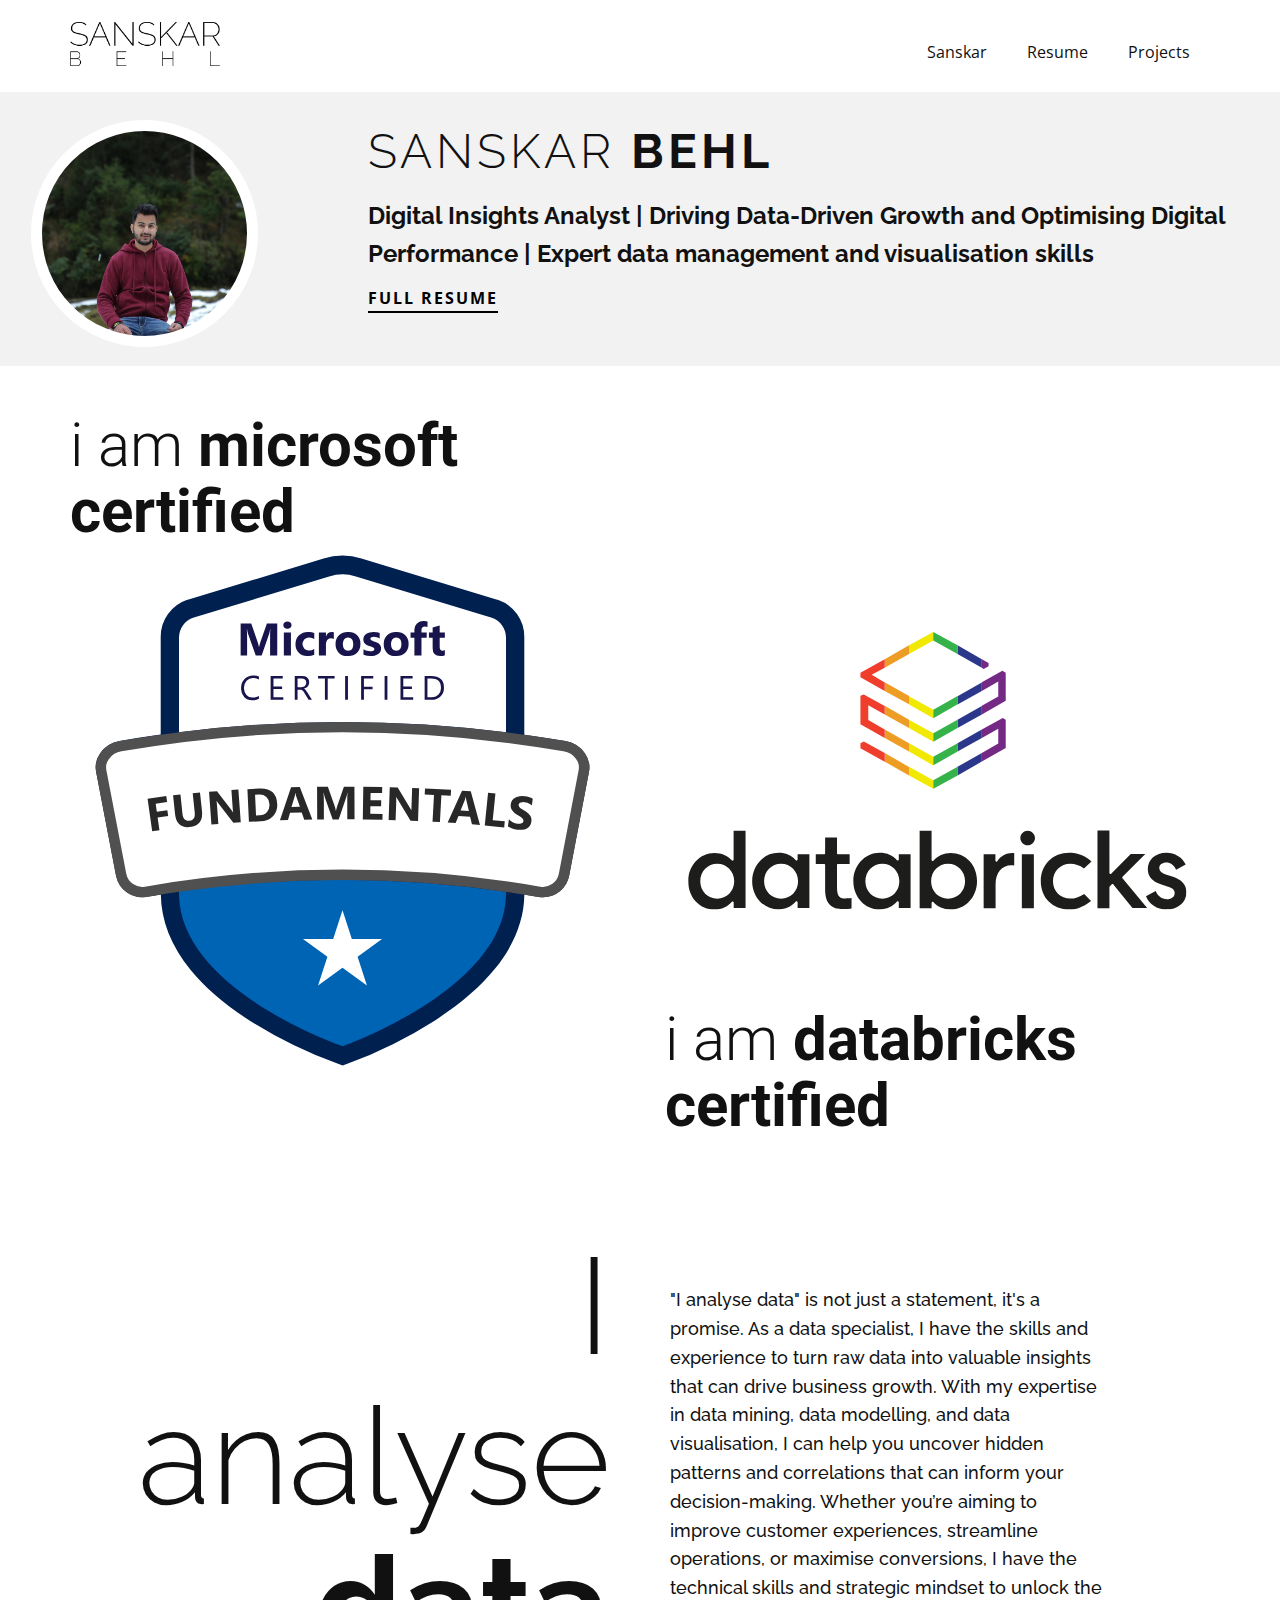
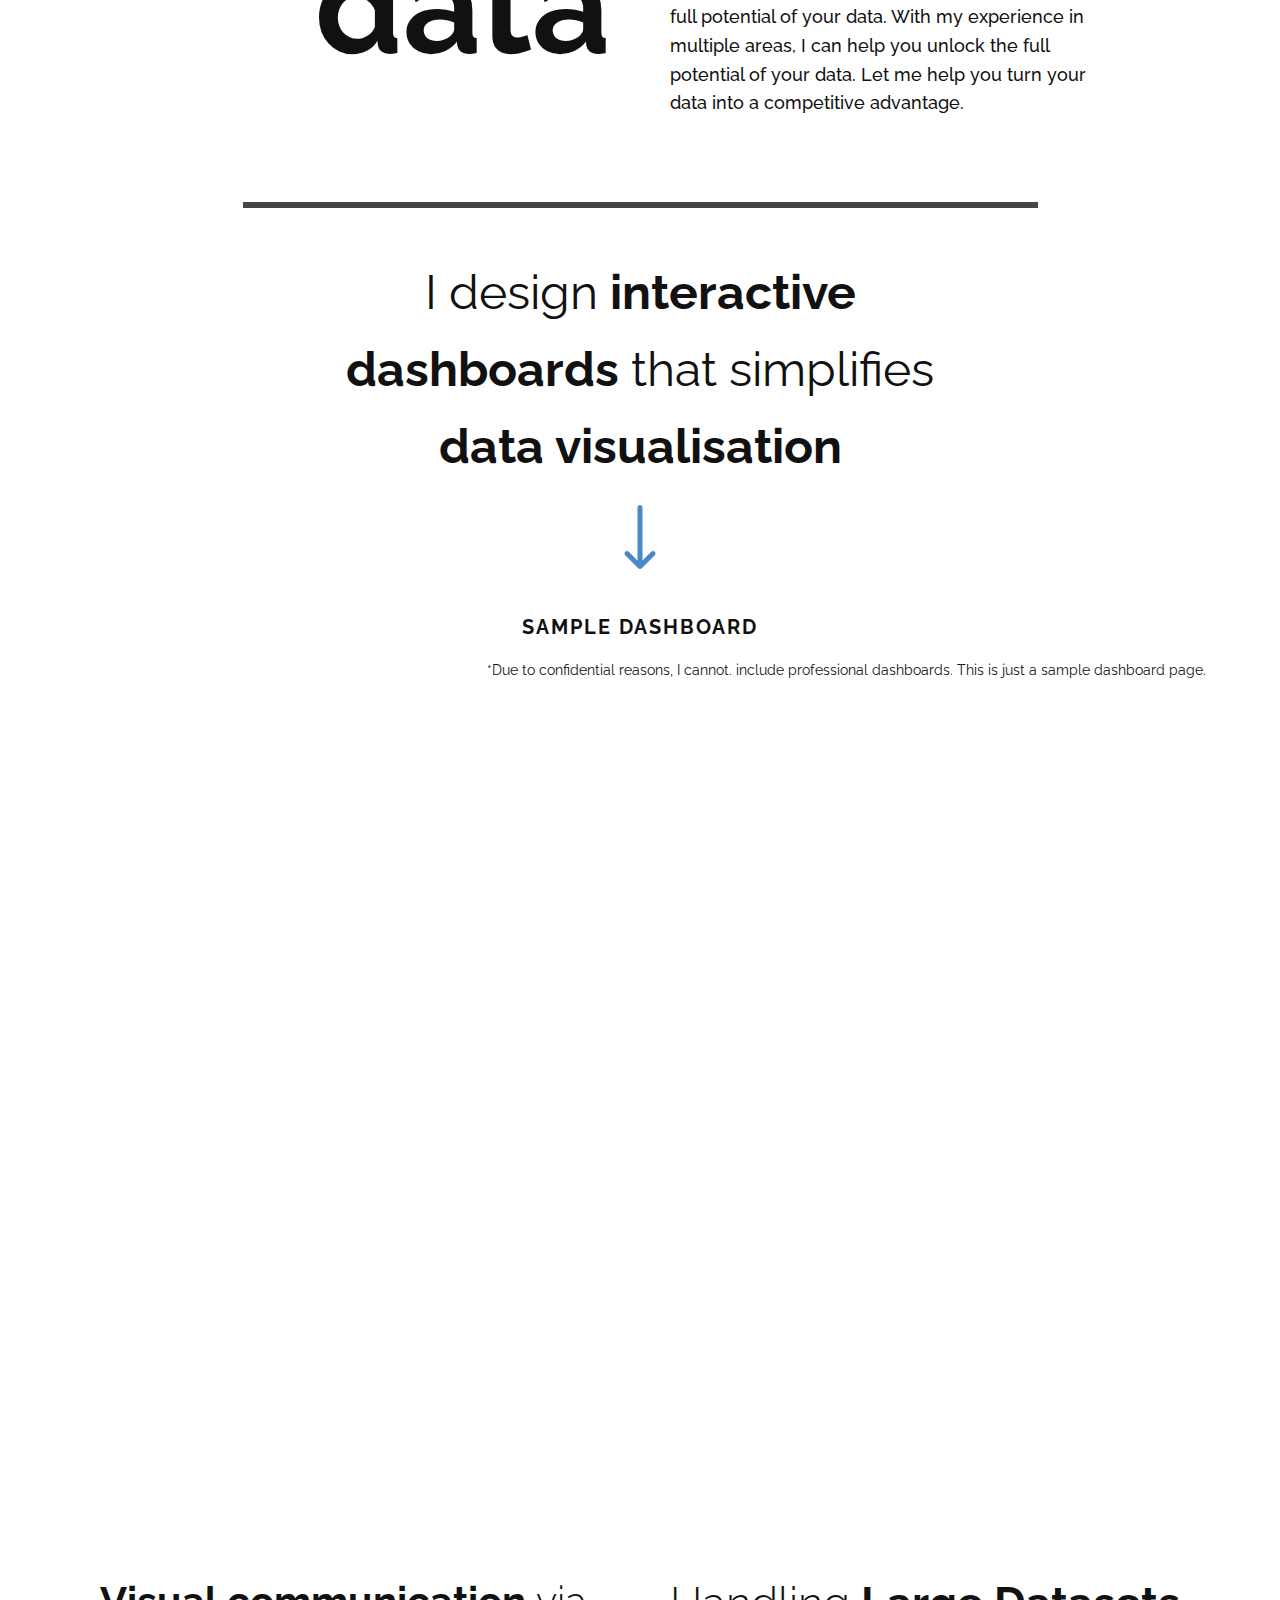
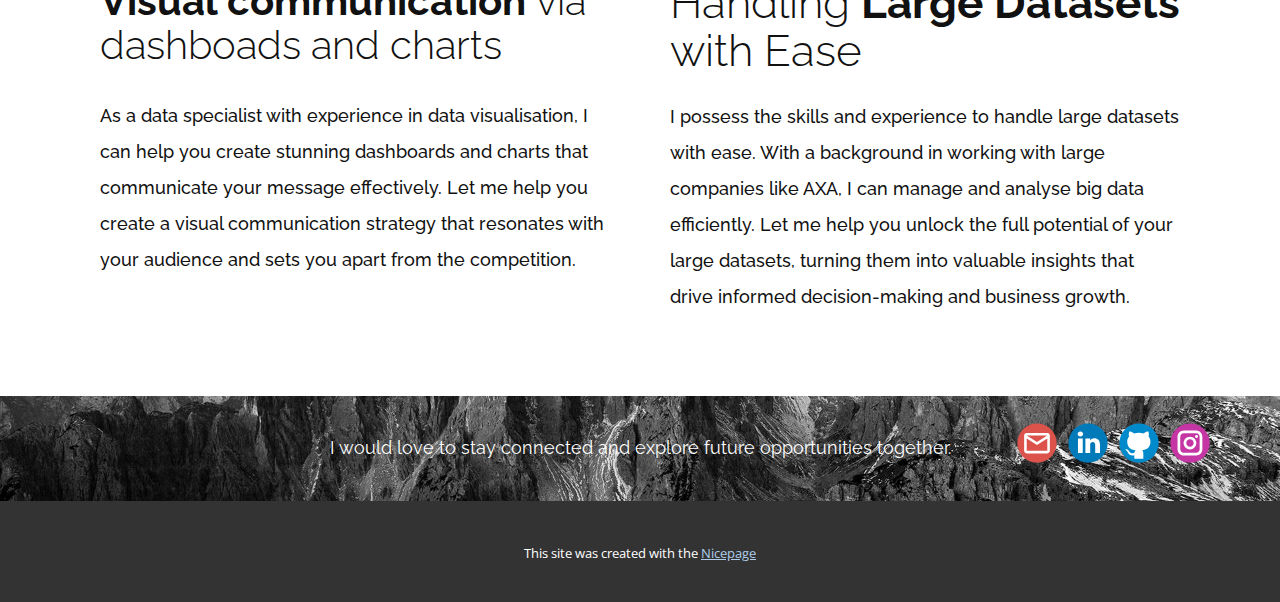
==== index.html @ 8bb62b9b "New portfolio update" ====
<!DOCTYPE html>
<html style="font-size: 16px;" lang="en"><head>
    <meta name="viewport" content="width=device-width, initial-scale=1.0">
    <meta charset="utf-8">
    <meta name="keywords" content="Data analysis, data visualization, business intelligence, data mining, data management, statistical analysis, SQL expert, Python for data analysis, data modeling, data-driven insights, Google Analytics expert, R programming, data warehousing, data governance, machine learning, data science, big data analytics, digital marketing analytics, Tableau expert, Power BI specialist, Excel for data analysis, data engineering, web analytics, predictive analytics, A/B testing, data reporting, data architecture, ETL processes, marketing analytics, customer segmentation, KPI analysis, database management, data automation, e-commerce analytics, social media analytics, campaign performance analysis, CRO (conversion rate optimization), financial data analysis, data forecasting, data auditing, cloud analytics, SEO analytics, CRM data analysis, user behavior analysis, Python automation, competitive analysis, dashboard development, SAS programming, market trend analysis, Google Tag Manager, digital transformation analytics.">
    <meta name="description" content="Experienced Data / Digital Analyst specialising in creating data-driven reports using Power BI, Looker Studio, and GA4. Expert in customer insights, sales analysis, and user journey tracking with a proven track record in delivering actionable insights for AXA UK and freelance clients.">
    <title>Sanskar's Portfolio</title>
    <link rel="stylesheet" href="nicepage.css" media="screen">
<link rel="stylesheet" href="index.css" media="screen">
    <script class="u-script" type="text/javascript" src="jquery.js" defer=""></script>
    <script class="u-script" type="text/javascript" src="nicepage.js" defer=""></script>
    <meta name="generator" content="Nicepage 6.17.0, nicepage.com">
    <meta property="og:title" content="Sanskar's portfolio">
    <meta property="og:description" content="Experienced Data / Digital Analyst specialising in creating data-driven reports using Power BI, Looker Studio, and GA4. Expert in customer insights, sales analysis, and user journey tracking with a proven track record in delivering actionable insights for AXA UK and freelance clients.">
    <meta property="og:image" content="https://sanskar350.github.io/sanskarbehl/images/IMG_20201107_151153.jpeg">
    <meta property="og:url" content="https://sanskar350.github.io/sanskarbehl/">
    <link id="u-theme-google-font" rel="stylesheet" href="https://fonts.googleapis.com/css?family=Roboto:100,100i,300,300i,400,400i,500,500i,700,700i,900,900i|Open+Sans:300,300i,400,400i,500,500i,600,600i,700,700i,800,800i">
    <link id="u-page-google-font" rel="stylesheet" href="https://fonts.googleapis.com/css?family=Raleway:100,100i,200,200i,300,300i,400,400i,500,500i,600,600i,700,700i,800,800i,900,900i">
    
    
    
    
    
    
    
    
    <script type="application/ld+json">{
		"@context": "http://schema.org",
		"@type": "Organization",
		"name": "",
		"logo": "images/sanskar-high-resolution-logo-black-on-transparent-background.png",
		"sameAs": [
				"mailto:sanskar.behl.uk@gmail.com?subject=Get%20in%20touch%20-%20Portfolio",
				"https://www.linkedin.com/in/sanskarbehl/",
				"https://github.com/sanskar350",
				"https://www.instagram.com/sanskar350/"
		]
}</script>
    <meta name="theme-color" content="#478ac9">
    <meta property="og:type" content="website">
  <meta data-intl-tel-input-cdn-path="intlTelInput/"></head>
  <body data-home-page="Sanskar.html" data-home-page-title="Sanskar" data-path-to-root="./" data-include-products="false" class="u-body u-xl-mode" data-lang="en"><header class="u-clearfix u-header u-header" id="sec-99a2"><div class="u-clearfix u-sheet u-sheet-1">
        <a href="./" class="u-image u-logo u-image-1" title="Home" data-image-width="2000" data-image-height="590">
          <img src="images/sanskar-high-resolution-logo-black-on-transparent-background.png" class="u-logo-image u-logo-image-1">
        </a>
        <nav class="u-menu u-menu-dropdown u-offcanvas u-menu-1">
          <div class="menu-collapse" style="font-size: 1rem; letter-spacing: 0px;">
            <a class="u-button-style u-custom-left-right-menu-spacing u-custom-padding-bottom u-custom-top-bottom-menu-spacing u-nav-link u-text-active-palette-1-base u-text-hover-palette-2-base" href="#">
              <svg class="u-svg-link" viewBox="0 0 24 24"><use xmlns:xlink="http://www.w3.org/1999/xlink" xlink:href="#menu-hamburger"></use></svg>
              <svg class="u-svg-content" version="1.1" id="menu-hamburger" viewBox="0 0 16 16" x="0px" y="0px" xmlns:xlink="http://www.w3.org/1999/xlink" xmlns="http://www.w3.org/2000/svg"><g><rect y="1" width="16" height="2"></rect><rect y="7" width="16" height="2"></rect><rect y="13" width="16" height="2"></rect>
</g></svg>
            </a>
          </div>
          <div class="u-nav-container">
            <ul class="u-nav u-unstyled u-nav-1"><li class="u-nav-item"><a class="u-button-style u-nav-link u-text-active-palette-1-base u-text-hover-palette-2-base" href="./" style="padding: 10px 20px;">Sanskar</a>
</li><li class="u-nav-item"><a class="u-button-style u-nav-link u-text-active-palette-1-base u-text-hover-palette-2-base" href="Resume.html" style="padding: 10px 20px;">Resume</a>
</li><li class="u-nav-item"><a class="u-button-style u-nav-link u-text-active-palette-1-base u-text-hover-palette-2-base" href="Projects.html" style="padding: 10px 20px;">Projects</a>
</li></ul>
          </div>
          <div class="u-nav-container-collapse">
            <div class="u-black u-container-style u-inner-container-layout u-opacity u-opacity-95 u-sidenav">
              <div class="u-inner-container-layout u-sidenav-overflow">
                <div class="u-menu-close"></div>
                <ul class="u-align-center u-nav u-popupmenu-items u-unstyled u-nav-2"><li class="u-nav-item"><a class="u-button-style u-nav-link" href="./">Sanskar</a>
</li><li class="u-nav-item"><a class="u-button-style u-nav-link" href="Resume.html">Resume</a>
</li><li class="u-nav-item"><a class="u-button-style u-nav-link" href="Projects.html">Projects</a>
</li></ul>
              </div>
            </div>
            <div class="u-black u-menu-overlay u-opacity u-opacity-70"></div>
          </div>
        </nav>
      </div></header>
    <section class="u-align-center u-clearfix u-container-align-center u-container-align-center-lg u-container-align-center-md u-container-align-center-sm u-container-align-center-xl u-section-1" id="carousel_1a95">
      <div class="u-container-style u-expanded-width-xs u-grey-5 u-group u-shape-rectangle u-group-1">
        <div class="u-container-layout u-container-layout-1">
          <div alt="" class="u-border-11 u-border-white u-image u-image-circle u-image-1" data-image-width="3029" data-image-height="3211"></div>
          <h2 class="u-custom-font u-font-raleway u-text u-text-1">Sanskar&nbsp;<b>BEHL</b>
          </h2>
          <p class="u-custom-font u-font-raleway u-text u-text-2"><b>Digital Insights Analyst | Driving Data-Driven Growth and Optimising Digital Performance | Expert data management and visualisation skills</b>
          </p>
          <a href="Resume.html" class="u-border-2 u-border-black u-border-no-left u-border-no-right u-border-no-top u-btn u-button-style u-none u-btn-1" target="_blank">Full resume </a>
        </div>
      </div>
    </section>
    <section class="u-clearfix u-white u-section-2" id="carousel_8454">
      <div class="u-clearfix u-sheet u-sheet-1">
        <div class="data-layout-selected u-clearfix u-gutter-50 u-layout-wrap u-layout-wrap-1">
          <div class="u-layout">
            <div class="u-layout-row">
              <div class="u-container-style u-layout-cell u-left-cell u-size-30 u-layout-cell-1">
                <div class="u-container-layout u-container-layout-1">
                  <h2 class="u-align-left u-text u-text-1">i am <span style="font-weight: 700;">microsoft certified</span>
                  </h2>
                  <img src="images/microsoft-certified-fundamentals-badge.svg" alt="" class="u-expanded-width u-image u-image-default u-image-1" data-image-width="150" data-image-height="150" data-href="https://www.credly.com/badges/f7fb0848-924b-4bf2-b6b0-a8e9ff166bcf/" data-target="_blank">
                </div>
              </div>
              <div class="u-container-style u-layout-cell u-right-cell u-size-30 u-layout-cell-2">
                <div class="u-container-layout u-container-layout-2">
                  <img class="u-expanded-width u-image u-image-2" src="images/Databricks.svg" data-image-width="200" data-image-height="150" data-href="https://credentials.databricks.com/8834b3b0-e09c-4643-b9ca-5e7b4cbc1765" data-target="_blank">
                  <h2 class="u-align-left u-text u-text-2">i am <span style="font-weight: 700;">databricks certified</span>
                  </h2>
                </div>
              </div>
            </div>
          </div>
        </div>
      </div>
    </section>
    <section class="u-clearfix u-white u-section-3" id="carousel_1457">
      <div class="u-clearfix u-sheet u-valign-middle u-sheet-1">
        <div class="data-layout-selected u-clearfix u-layout-wrap u-layout-wrap-1">
          <div class="u-layout">
            <div class="u-layout-row">
              <div class="u-align-right u-container-align-right u-container-style u-layout-cell u-size-30 u-layout-cell-1">
                <div class="u-container-layout u-valign-top u-container-layout-1">
                  <h1 class="u-custom-font u-font-raleway u-text u-text-1">I<br>analyse<br>
                    <span style="font-weight: 700;">&nbsp;data</span>
                  </h1>
                </div>
              </div>
              <div class="u-container-style u-layout-cell u-size-30 u-layout-cell-2">
                <div class="u-container-layout u-container-layout-2">
                  <p class="u-custom-font u-font-raleway u-text u-text-2"> "I analyse data" is not just a statement, it's a promise. As a data specialist, I have the skills and experience to turn raw data into valuable insights that can drive business growth. With my expertise in data mining, data modelling, and data visualisation, I can help you uncover hidden patterns and correlations that can inform your decision-making. ​
Whether you’re aiming to improve customer experiences, streamline operations, or maximise conversions, I have the technical skills and strategic mindset to unlock the full potential of your data.
 With my experience in multiple areas, I can help you unlock the full potential of your data. Let me help you turn your data into a competitive advantage.</p>
                </div>
              </div>
            </div>
          </div>
        </div>
      </div>
    </section>
    <section class="u-clearfix u-section-4" id="carousel_d4cb">
      <div class="u-clearfix u-sheet u-sheet-1">
        <div class="u-border-6 u-border-grey-dark-1 u-line u-line-horizontal u-line-1"></div>
        <h2 class="u-align-center u-custom-font u-font-raleway u-text u-text-1"> I design <span style="font-weight: 700;">interactive</span>
          <span style="font-weight: 700;">dashboards</span> that simplifies <span style="font-weight: 700;">data visualisation</span>
        </h2><span class="u-icon u-icon-circle u-text-palette-1-base u-icon-1"><svg class="u-svg-link" preserveAspectRatio="xMidYMin slice" viewBox="0 0 512 512" style=""><use xmlns:xlink="http://www.w3.org/1999/xlink" xlink:href="#svg-5443"></use></svg><svg class="u-svg-content" viewBox="0 0 512 512" x="0px" y="0px" id="svg-5443" style="enable-background:new 0 0 512 512;"><g><g><path d="M374.108,373.328c-7.829-7.792-20.492-7.762-28.284,0.067L276,443.557V20c0-11.046-8.954-20-20-20    c-11.046,0-20,8.954-20,20v423.558l-69.824-70.164c-7.792-7.829-20.455-7.859-28.284-0.067c-7.83,7.793-7.859,20.456-0.068,28.285    l104,104.504c0.006,0.007,0.013,0.012,0.019,0.018c7.792,7.809,20.496,7.834,28.314,0.001c0.006-0.007,0.013-0.012,0.019-0.018    l104-104.504C381.966,393.785,381.939,381.121,374.108,373.328z"></path>
</g>
</g></svg></span>
        <h5 class="u-align-center u-custom-font u-font-raleway u-text u-text-2">sample dashboard</h5>
        <p class="u-align-right u-custom-font u-font-raleway u-small-text u-text u-text-variant u-text-3">*Due to confidential reasons, I cannot. include professional dashboards. This is just a sample dashboard page.&nbsp;</p>
      </div>
    </section>
    <section class="u-clearfix u-section-5" id="sec-32a4">
      <div class="u-clearfix u-sheet u-sheet-1">
        <div class="u-clearfix u-custom-html u-expanded-width u-custom-html-1">
          <iframe width="100%" height="800" src="https://lookerstudio.google.com/embed/reporting/22daa750-cbef-4be0-b1ec-8439a186103b/page/o7AVD" frameborder="0" style="border:0" allowfullscreen=""></iframe>
        </div>
      </div>
    </section>
    <section class="u-clearfix u-section-6" id="carousel_6cd6">
      <div class="u-clearfix u-sheet u-valign-middle u-sheet-1">
        <div class="data-layout-selected u-clearfix u-expanded-width u-layout-wrap u-layout-wrap-1">
          <div class="u-layout">
            <div class="u-layout-row">
              <div class="u-align-left u-container-align-left u-container-style u-layout-cell u-size-30 u-layout-cell-1">
                <div class="u-container-layout u-container-layout-1">
                  <h2 class="u-custom-font u-font-raleway u-text u-text-1">
                    <span style="font-weight: 700;">Visual communication</span>&nbsp;via dashboads and charts
                  </h2>
                  <p class="u-custom-font u-font-raleway u-text u-text-2"> As a data specialist with experience in data visualisation, I can help you create stunning dashboards and charts that communicate your message effectively. Let me help you create a visual communication strategy that resonates with your audience and sets you apart from the competition.</p>
                </div>
              </div>
              <div class="u-align-left u-container-align-left u-container-style u-layout-cell u-size-30 u-layout-cell-2">
                <div class="u-container-layout u-valign-top u-container-layout-2">
                  <h2 class="u-custom-font u-font-raleway u-text u-text-3">
                    <span style="font-weight: 700;"></span>Handling <span style="font-weight: 700;">Large Datasets</span> with Ease
                  </h2>
                  <p class="u-custom-font u-font-raleway u-text u-text-4"> I possess the skills and experience to handle large datasets with ease. With a background in working with large companies like AXA, I can manage and analyse big data efficiently. Let me help you unlock the full potential of your large datasets, turning them into valuable insights that drive informed decision-making and business growth.</p>
                </div>
              </div>
            </div>
          </div>
        </div>
      </div>
    </section>
    
    
    
    <footer class="u-align-center-md u-align-center-sm u-align-center-xs u-clearfix u-footer u-image u-footer" id="sec-779d" data-image-width="1980" data-image-height="806"><div class="u-clearfix u-sheet u-sheet-1">
        <div class="u-align-left u-social-icons u-spacing-11 u-social-icons-1">
          <a class="u-social-url" target="_blank" data-type="Email" title="Email" href="mailto:sanskar.behl.uk@gmail.com?subject=Get%20in%20touch%20-%20Portfolio"><span class="u-icon u-social-email u-social-icon u-icon-1"><svg class="u-svg-link" preserveAspectRatio="xMidYMin slice" viewBox="0 0 112 112" style=""><use xlink:href="#svg-b4ba"></use></svg><svg class="u-svg-content" viewBox="0 0 112 112" x="0" y="0" id="svg-b4ba"><circle fill="currentColor" cx="56.1" cy="56.1" r="55"></circle><path id="path3864" fill="#FFFFFF" d="M27.2,28h57.6c4,0,7.2,3.2,7.2,7.2l0,0v42.7c0,3.9-3.2,7.2-7.2,7.2l0,0H27.2
	c-4,0-7.2-3.2-7.2-7.2V35.2C20,31.1,23.2,28,27.2,28 M56,52.9l28.8-17.8H27.2L56,52.9 M27.2,77.7h57.6V43.5L56,61.3L27.2,43.5V77.7z
	"></path></svg></span>
          </a>
          <a class="u-social-url" title="linkedin" target="_blank" href="https://www.linkedin.com/in/sanskarbehl/"><span class="u-icon u-social-icon u-social-linkedin u-icon-2"><svg class="u-svg-link" preserveAspectRatio="xMidYMin slice" viewBox="0 0 112 112" style=""><use xlink:href="#svg-8203"></use></svg><svg class="u-svg-content" viewBox="0 0 112 112" x="0" y="0" id="svg-8203"><circle fill="currentColor" cx="56.1" cy="56.1" r="55"></circle><path fill="#FFFFFF" d="M41.3,83.7H27.9V43.4h13.4V83.7z M34.6,37.9L34.6,37.9c-4.6,0-7.5-3.1-7.5-7c0-4,3-7,7.6-7s7.4,3,7.5,7
      C42.2,34.8,39.2,37.9,34.6,37.9z M89.6,83.7H76.2V62.2c0-5.4-1.9-9.1-6.8-9.1c-3.7,0-5.9,2.5-6.9,4.9c-0.4,0.9-0.4,2.1-0.4,3.3v22.5
      H48.7c0,0,0.2-36.5,0-40.3h13.4v5.7c1.8-2.7,5-6.7,12.1-6.7c8.8,0,15.4,5.8,15.4,18.1V83.7z"></path></svg></span>
          </a>
          <a class="u-social-url" target="_blank" data-type="Github" title="Github" href="https://github.com/sanskar350"><span class="u-icon u-social-github u-social-icon u-icon-3"><svg class="u-svg-link" preserveAspectRatio="xMidYMin slice" viewBox="0 0 112 112" style=""><use xlink:href="#svg-fb51"></use></svg><svg class="u-svg-content" viewBox="0 0 112 112" x="0" y="0" id="svg-fb51"><circle fill="currentColor" cx="56.1" cy="56.1" r="55"></circle><path fill="#FFFFFF" d="M88,51.3c0-5.5-1.9-10.2-5.3-13.7c0.6-1.3,2.3-6.5-0.5-13.5c0,0-4.2-1.4-14,5.3c-4.1-1.1-8.4-1.7-12.7-1.8
	c-4.3,0-8.7,0.6-12.7,1.8c-9.7-6.6-14-5.3-14-5.3c-2.8,7-1,12.2-0.5,13.5C25,41.2,23,45.7,23,51.3c0,19.6,11.9,23.9,23.3,25.2
	c-1.5,1.3-2.8,3.5-3.2,6.8c-3,1.3-10.2,3.6-14.9-4.3c0,0-2.7-4.9-7.8-5.3c0,0-5-0.1-0.4,3.1c0,0,3.3,1.6,5.6,7.5c0,0,3,9.1,17.2,6
	c0,4.3,0.1,8.3,0.1,9.5h25.2c0-1.7,0.1-7.2,0.1-14c0-4.7-1.7-7.9-3.4-9.4C76,75.2,88,70.9,88,51.3z"></path></svg></span>
          </a>
          <a class="u-social-url" title="instagram" target="_blank" href="https://www.instagram.com/sanskar350/"><span class="u-icon u-social-icon u-social-instagram u-icon-4"><svg class="u-svg-link" preserveAspectRatio="xMidYMin slice" viewBox="0 0 112 112" style=""><use xlink:href="#svg-7fd4"></use></svg><svg class="u-svg-content" viewBox="0 0 112 112" x="0" y="0" id="svg-7fd4"><circle fill="currentColor" cx="56.1" cy="56.1" r="55"></circle><path fill="#FFFFFF" d="M55.9,38.2c-9.9,0-17.9,8-17.9,17.9C38,66,46,74,55.9,74c9.9,0,17.9-8,17.9-17.9C73.8,46.2,65.8,38.2,55.9,38.2
      z M55.9,66.4c-5.7,0-10.3-4.6-10.3-10.3c-0.1-5.7,4.6-10.3,10.3-10.3c5.7,0,10.3,4.6,10.3,10.3C66.2,61.8,61.6,66.4,55.9,66.4z"></path><path fill="#FFFFFF" d="M74.3,33.5c-2.3,0-4.2,1.9-4.2,4.2s1.9,4.2,4.2,4.2s4.2-1.9,4.2-4.2S76.6,33.5,74.3,33.5z"></path><path fill="#FFFFFF" d="M73.1,21.3H38.6c-9.7,0-17.5,7.9-17.5,17.5v34.5c0,9.7,7.9,17.6,17.5,17.6h34.5c9.7,0,17.5-7.9,17.5-17.5V38.8
      C90.6,29.1,82.7,21.3,73.1,21.3z M83,73.3c0,5.5-4.5,9.9-9.9,9.9H38.6c-5.5,0-9.9-4.5-9.9-9.9V38.8c0-5.5,4.5-9.9,9.9-9.9h34.5
      c5.5,0,9.9,4.5,9.9,9.9V73.3z"></path></svg></span>
          </a>
        </div>
        <p class="u-align-center-lg u-align-center-md u-align-center-xl u-custom-font u-font-raleway u-text u-text-body-alt-color u-text-1"> I would love to stay connected and explore future opportunities together.</p>
      </div></footer>
    <section class="u-backlink u-clearfix u-grey-80">
      <p class="u-text">
        <span>This site was created with the </span>
        <a class="u-link" href="https://nicepage.com/" target="_blank" rel="nofollow">
          <span>Nicepage</span>
        </a>
      </p>
    </section>
  
</body></html>
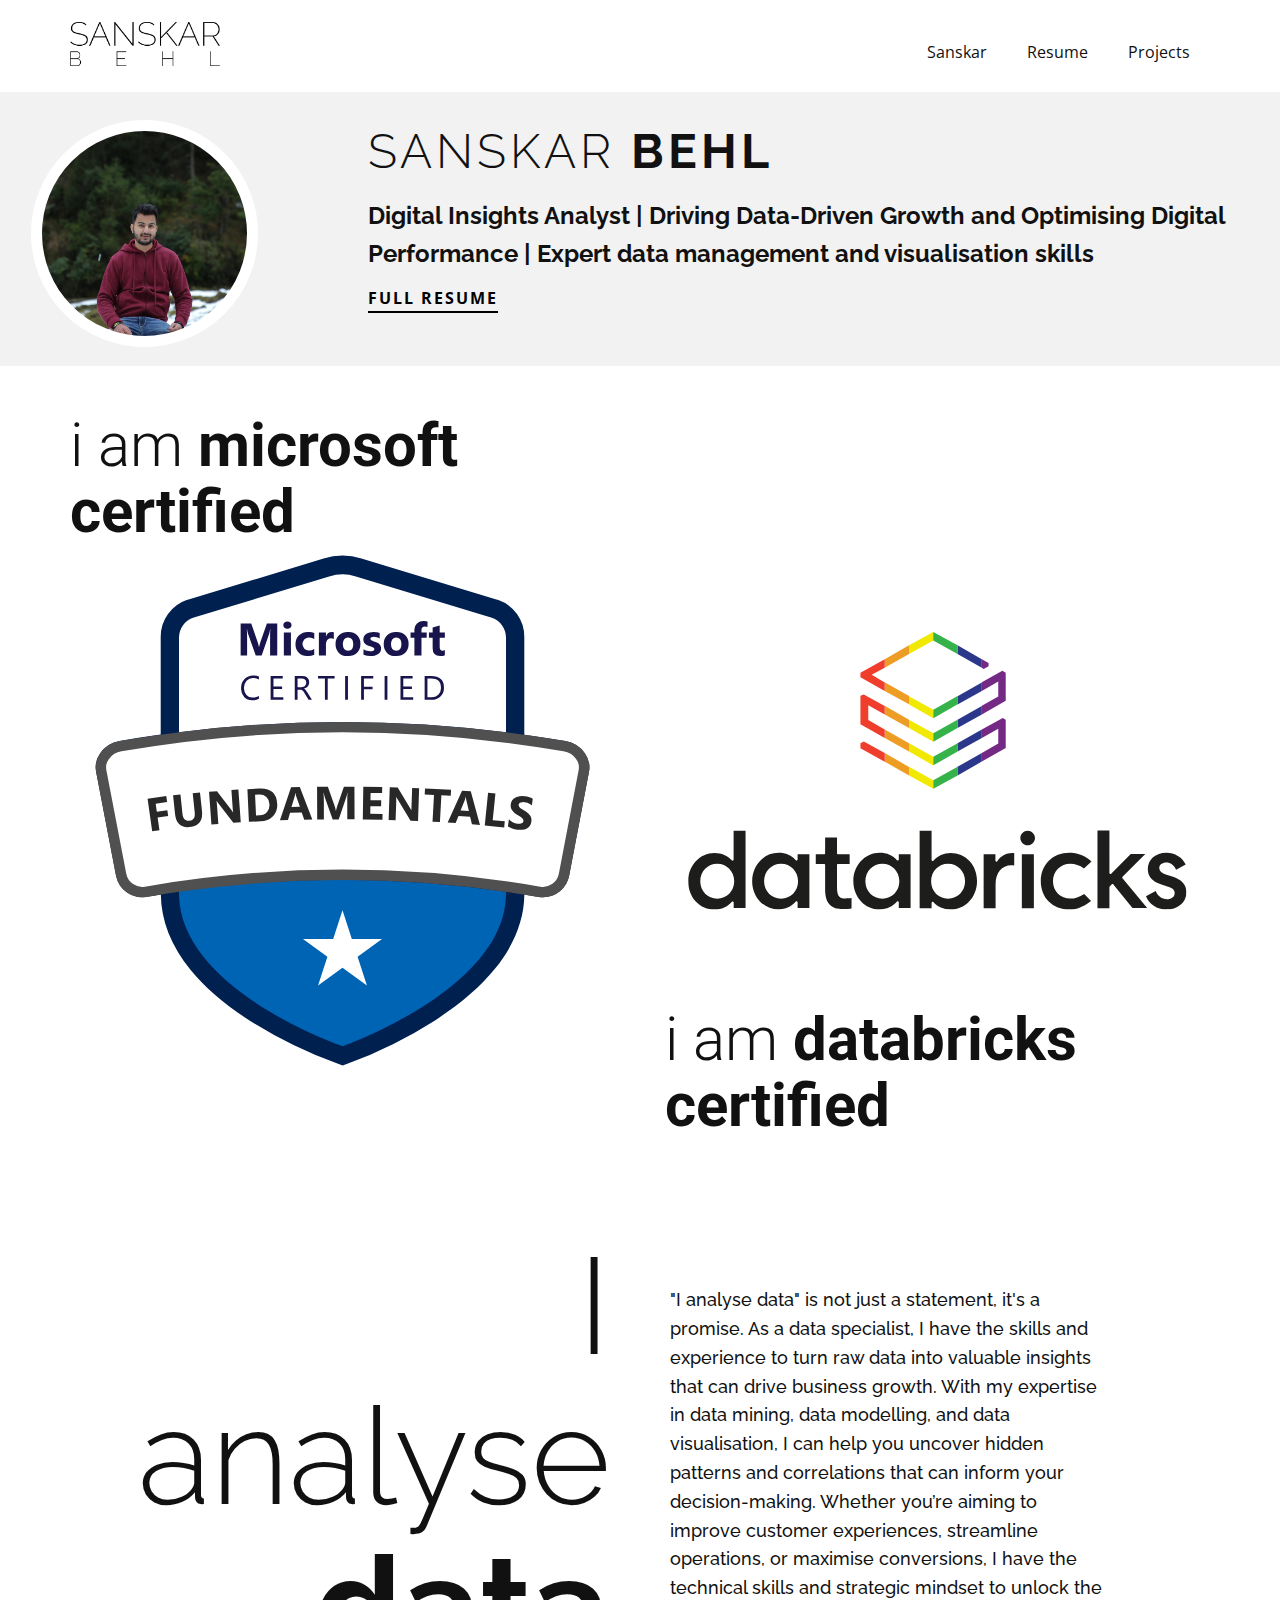
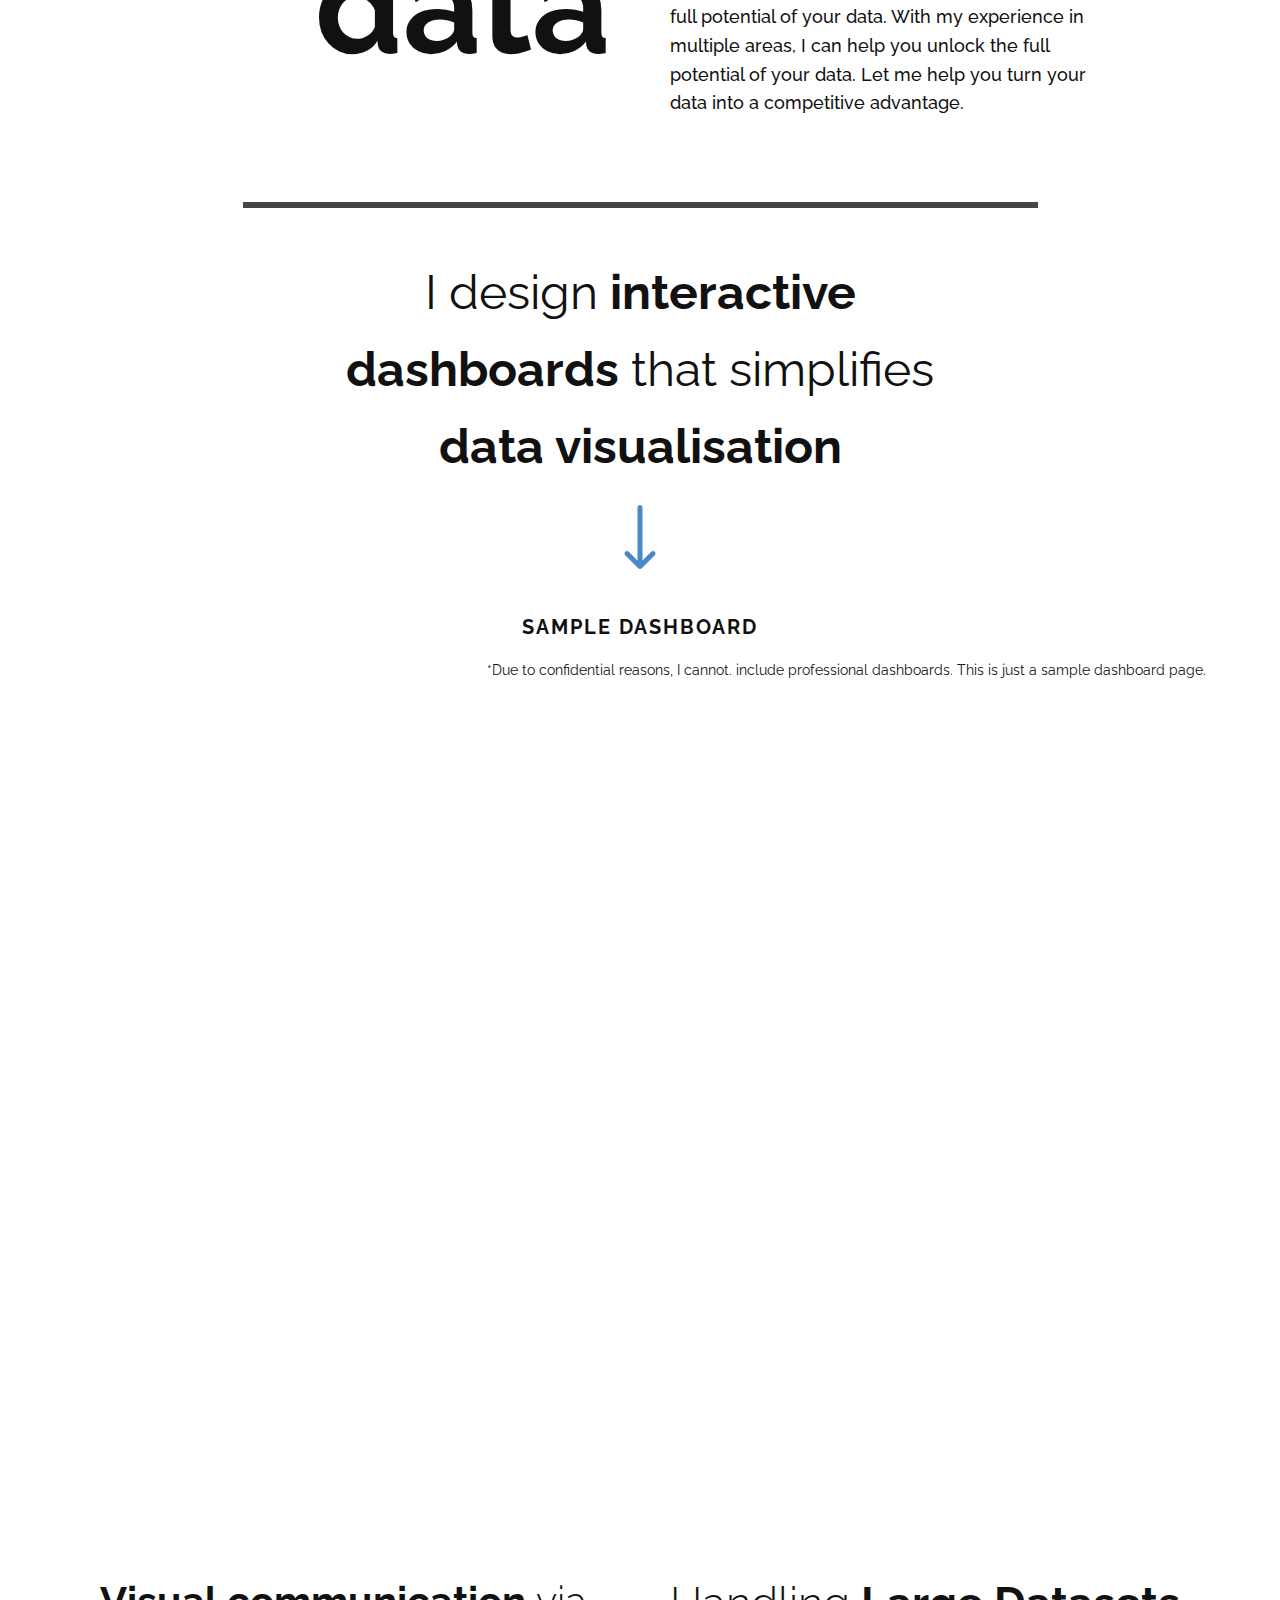
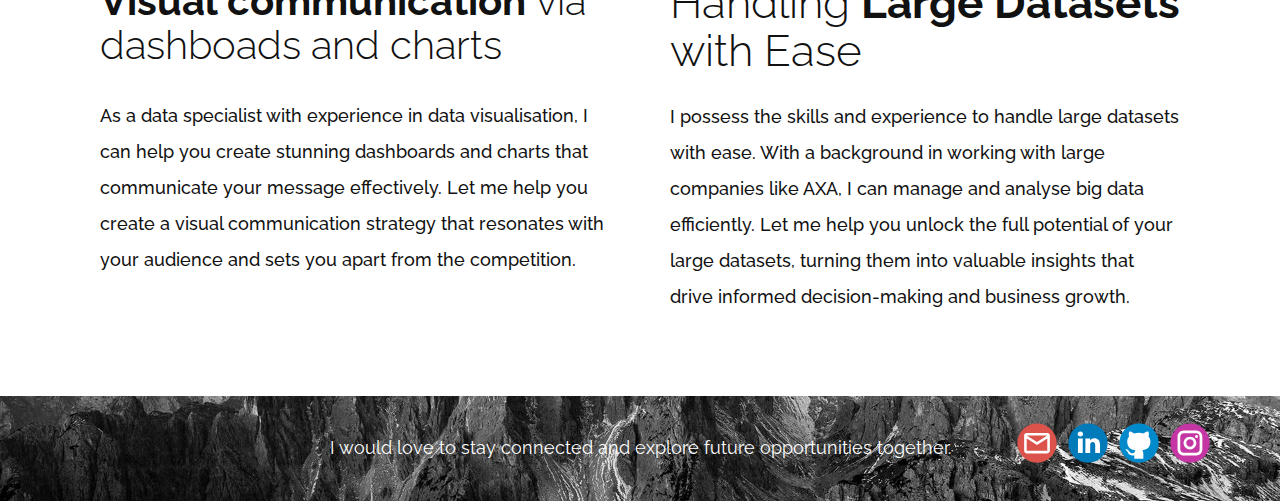
==== commit a514f1e4: "Update index.html" ====
--- a/index.html
+++ b/index.html
@@ -202,13 +202,5 @@
         </div>
         <p class="u-align-center-lg u-align-center-md u-align-center-xl u-custom-font u-font-raleway u-text u-text-body-alt-color u-text-1"> I would love to stay connected and explore future opportunities together.</p>
       </div></footer>
-    <section class="u-backlink u-clearfix u-grey-80">
-      <p class="u-text">
-        <span>This site was created with the </span>
-        <a class="u-link" href="https://nicepage.com/" target="_blank" rel="nofollow">
-          <span>Nicepage</span>
-        </a>
-      </p>
-    </section>
   
-</body></html>+</body></html>
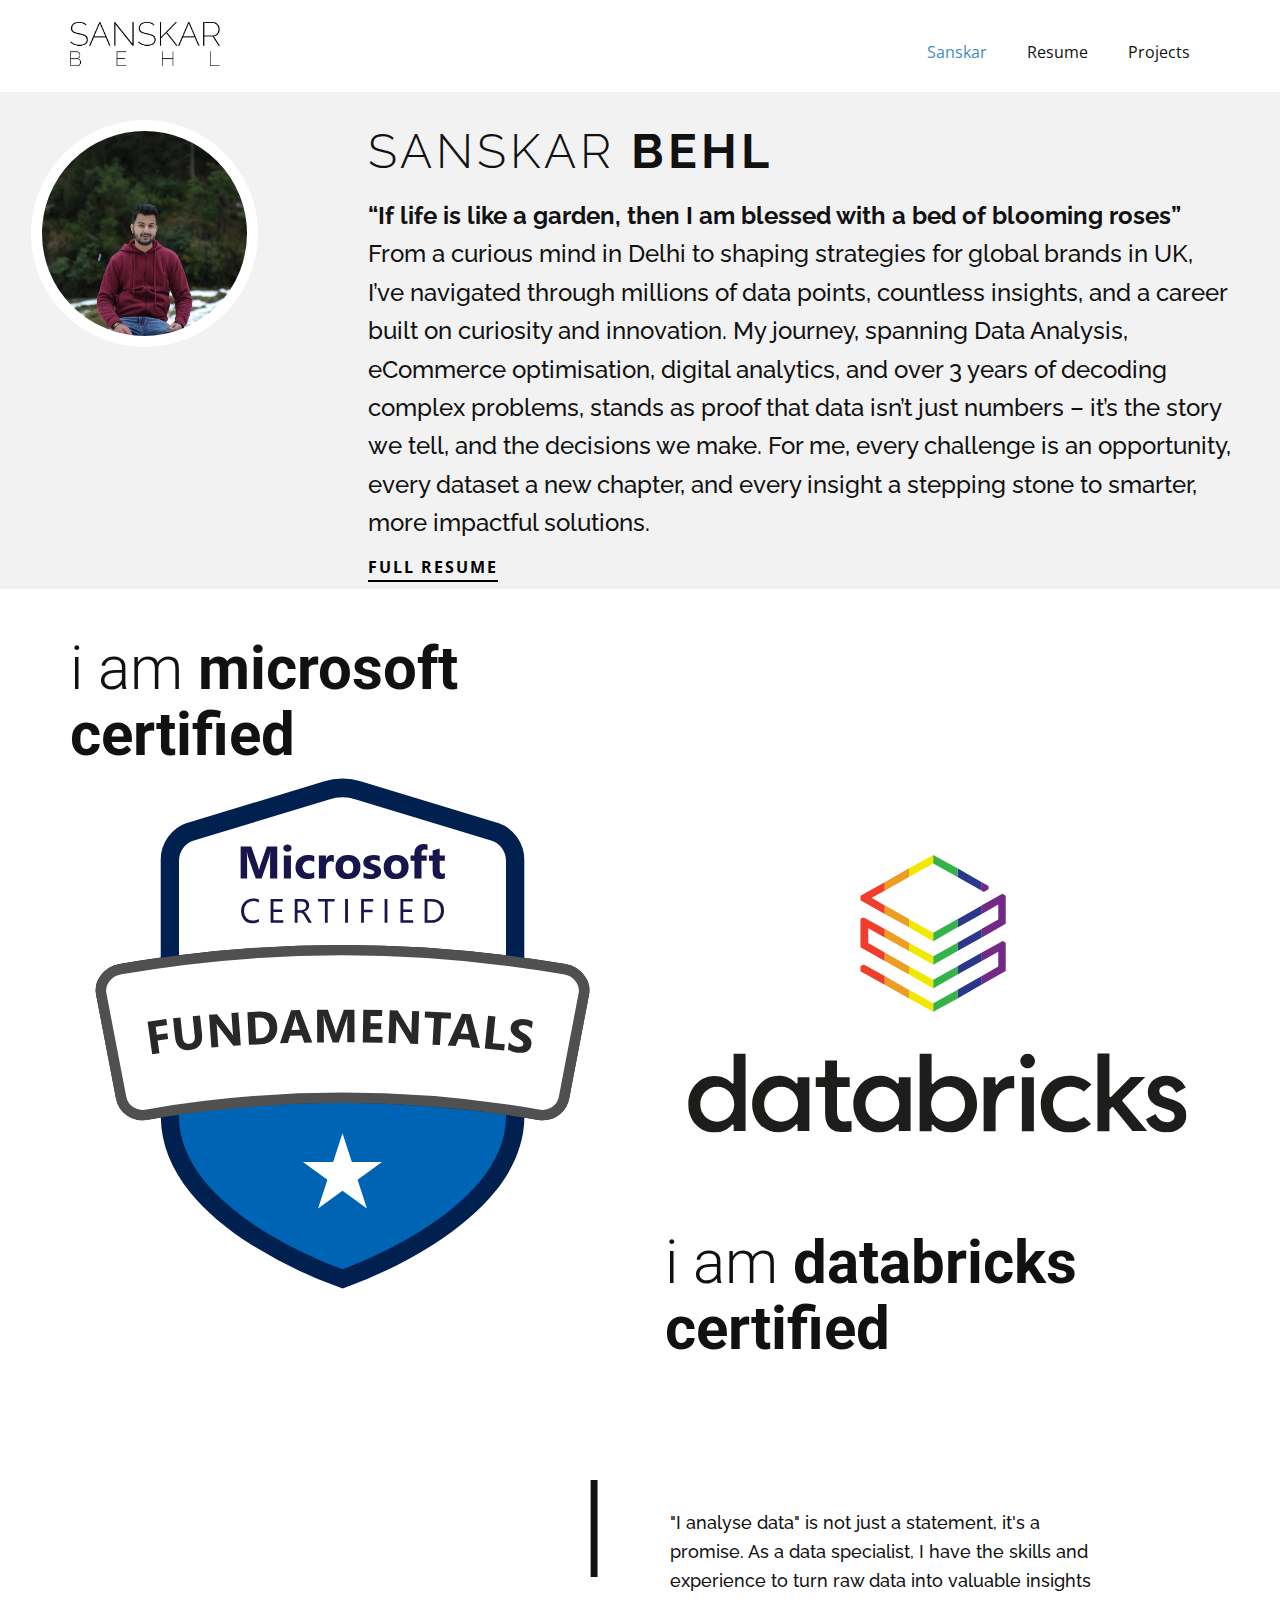
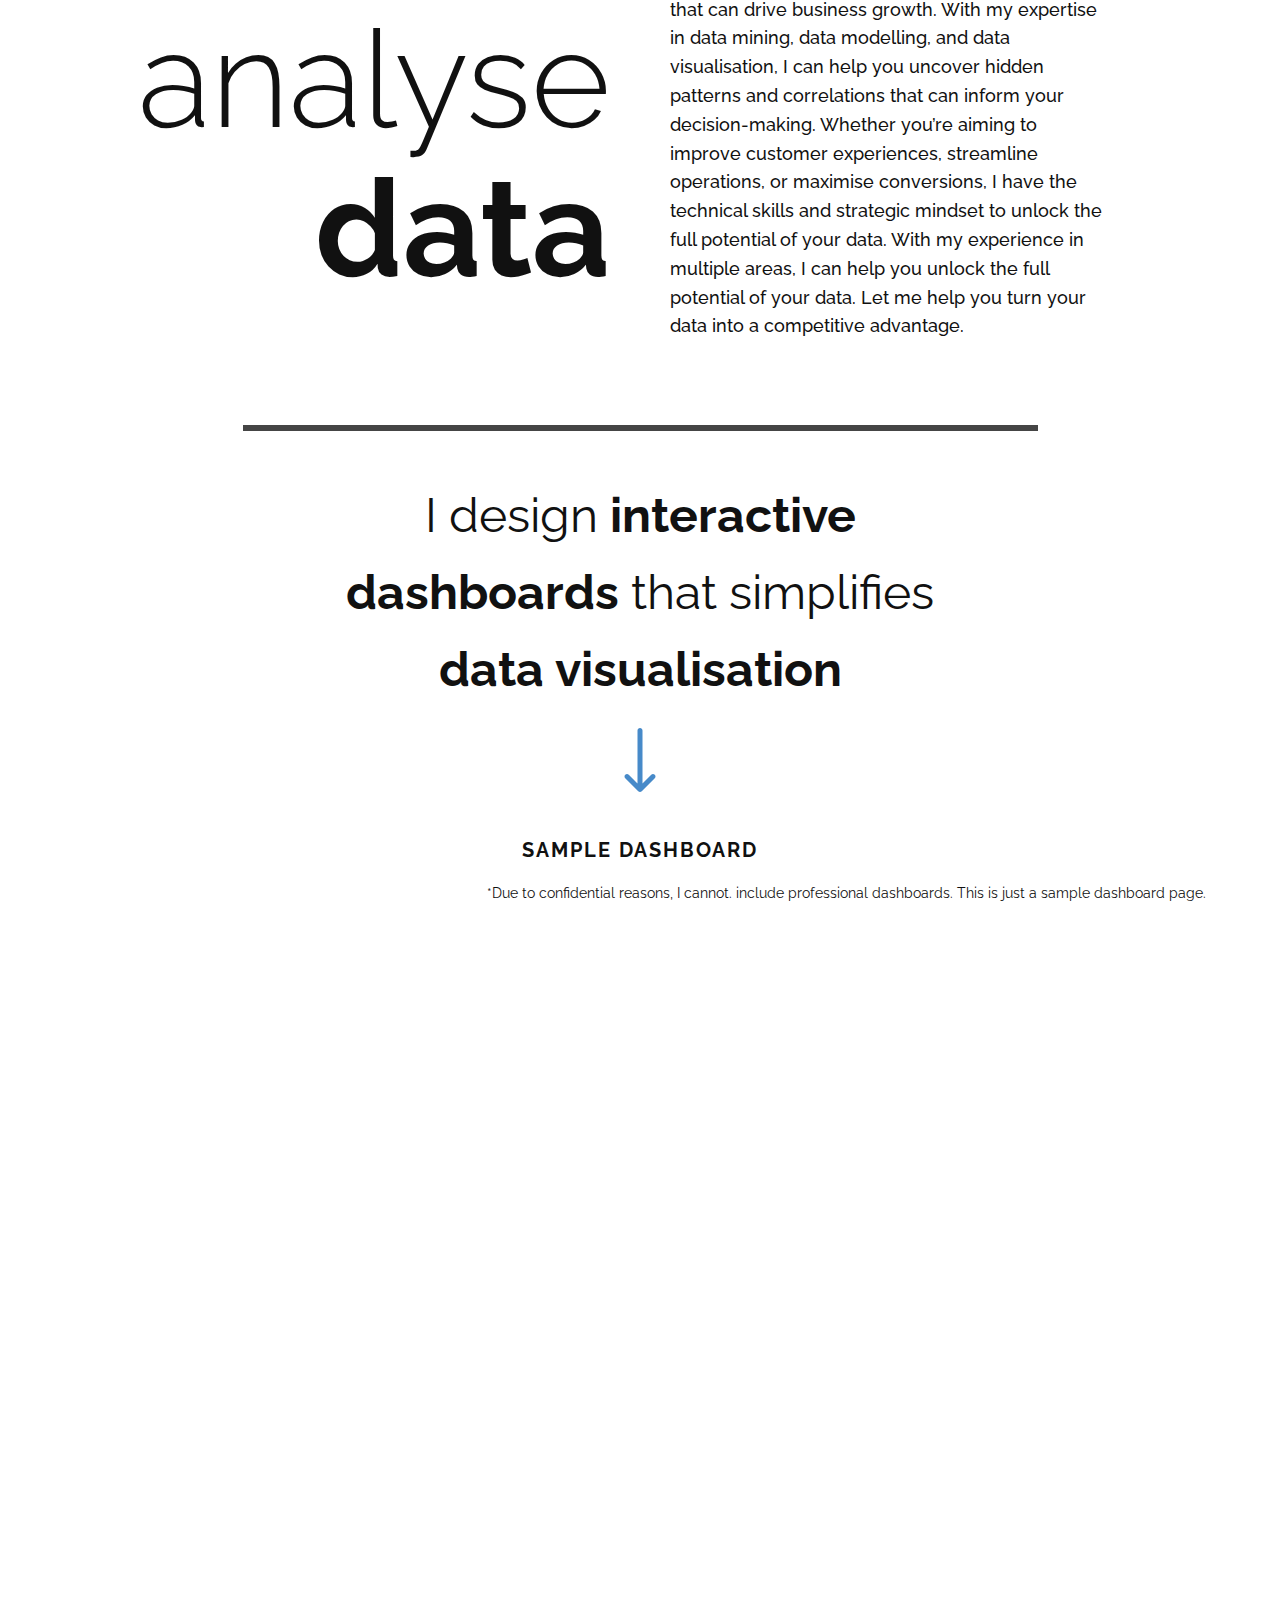
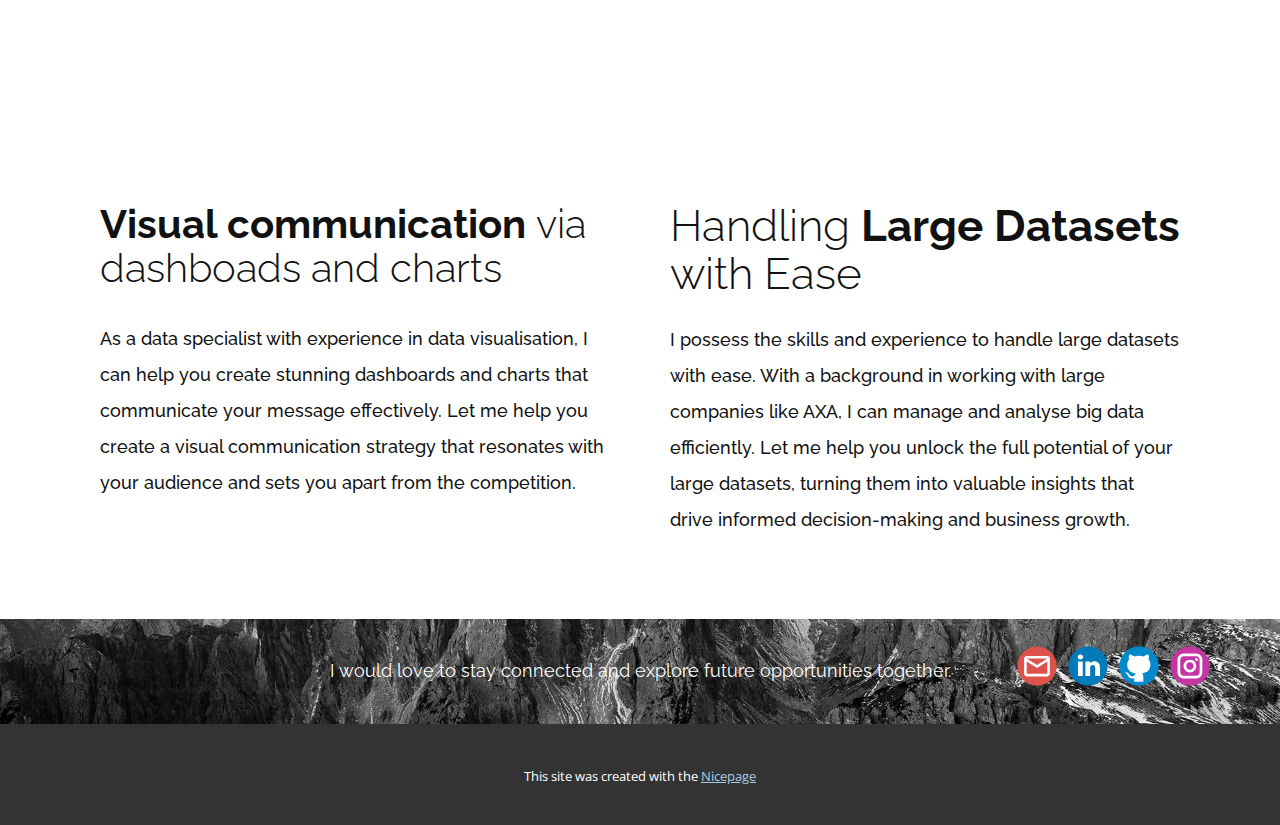
==== commit 6942c317: "Update index.html" ====
--- a/index.html
+++ b/index.html
@@ -4,12 +4,12 @@
     <meta charset="utf-8">
     <meta name="keywords" content="Data analysis, data visualization, business intelligence, data mining, data management, statistical analysis, SQL expert, Python for data analysis, data modeling, data-driven insights, Google Analytics expert, R programming, data warehousing, data governance, machine learning, data science, big data analytics, digital marketing analytics, Tableau expert, Power BI specialist, Excel for data analysis, data engineering, web analytics, predictive analytics, A/B testing, data reporting, data architecture, ETL processes, marketing analytics, customer segmentation, KPI analysis, database management, data automation, e-commerce analytics, social media analytics, campaign performance analysis, CRO (conversion rate optimization), financial data analysis, data forecasting, data auditing, cloud analytics, SEO analytics, CRM data analysis, user behavior analysis, Python automation, competitive analysis, dashboard development, SAS programming, market trend analysis, Google Tag Manager, digital transformation analytics.">
     <meta name="description" content="Experienced Data / Digital Analyst specialising in creating data-driven reports using Power BI, Looker Studio, and GA4. Expert in customer insights, sales analysis, and user journey tracking with a proven track record in delivering actionable insights for AXA UK and freelance clients.">
-    <title>Sanskar's Portfolio</title>
+    <title>Sanskar</title>
     <link rel="stylesheet" href="nicepage.css" media="screen">
 <link rel="stylesheet" href="index.css" media="screen">
     <script class="u-script" type="text/javascript" src="jquery.js" defer=""></script>
     <script class="u-script" type="text/javascript" src="nicepage.js" defer=""></script>
-    <meta name="generator" content="Nicepage 6.17.0, nicepage.com">
+    <meta name="generator" content="Nicepage 6.18.3, nicepage.com">
     <meta property="og:title" content="Sanskar's portfolio">
     <meta property="og:description" content="Experienced Data / Digital Analyst specialising in creating data-driven reports using Power BI, Looker Studio, and GA4. Expert in customer insights, sales analysis, and user journey tracking with a proven track record in delivering actionable insights for AXA UK and freelance clients.">
     <meta property="og:image" content="https://sanskar350.github.io/sanskarbehl/images/IMG_20201107_151153.jpeg">
@@ -72,12 +72,15 @@
         </nav>
       </div></header>
     <section class="u-align-center u-clearfix u-container-align-center u-container-align-center-lg u-container-align-center-md u-container-align-center-sm u-container-align-center-xl u-section-1" id="carousel_1a95">
-      <div class="u-container-style u-expanded-width-xs u-grey-5 u-group u-shape-rectangle u-group-1">
+      <div class="custom-expanded u-container-style u-grey-5 u-group u-shape-rectangle u-group-1">
         <div class="u-container-layout u-container-layout-1">
           <div alt="" class="u-border-11 u-border-white u-image u-image-circle u-image-1" data-image-width="3029" data-image-height="3211"></div>
           <h2 class="u-custom-font u-font-raleway u-text u-text-1">Sanskar&nbsp;<b>BEHL</b>
           </h2>
-          <p class="u-custom-font u-font-raleway u-text u-text-2"><b>Digital Insights Analyst | Driving Data-Driven Growth and Optimising Digital Performance | Expert data management and visualisation skills</b>
+          <p class="u-custom-font u-font-raleway u-text u-text-2"><b>“If life is like a garden, then I am blessed with a bed of blooming roses”</b>
+            <br>From a curious mind in Delhi to shaping strategies for global brands in UK, I’ve navigated through millions of data points, countless insights, and a career built on curiosity and innovation. My journey, spanning Data Analysis, eCommerce optimisation, digital analytics, and over 3 years of decoding complex problems, stands as proof that data isn’t just numbers – it’s the story we tell, and the decisions we make.&nbsp;
+​
+For me, every challenge is an opportunity, every dataset a new chapter, and every insight a stepping stone to smarter, more impactful solutions. 
           </p>
           <a href="Resume.html" class="u-border-2 u-border-black u-border-no-left u-border-no-right u-border-no-top u-btn u-button-style u-none u-btn-1" target="_blank">Full resume </a>
         </div>
@@ -146,7 +149,7 @@
     <section class="u-clearfix u-section-5" id="sec-32a4">
       <div class="u-clearfix u-sheet u-sheet-1">
         <div class="u-clearfix u-custom-html u-expanded-width u-custom-html-1">
-          <iframe width="100%" height="800" src="https://lookerstudio.google.com/embed/reporting/22daa750-cbef-4be0-b1ec-8439a186103b/page/o7AVD" frameborder="0" style="border:0" allowfullscreen=""></iframe>
+          <iframe width="100%" height="800" loading="lazy" src="https://lookerstudio.google.com/embed/reporting/22daa750-cbef-4be0-b1ec-8439a186103b/page/o7AVD" frameborder="0" style="border:0" allowfullscreen=""></iframe>
         </div>
       </div>
     </section>
@@ -202,5 +205,13 @@
         </div>
         <p class="u-align-center-lg u-align-center-md u-align-center-xl u-custom-font u-font-raleway u-text u-text-body-alt-color u-text-1"> I would love to stay connected and explore future opportunities together.</p>
       </div></footer>
+    <section class="u-backlink u-clearfix u-grey-80">
+      <p class="u-text">
+        <span>This site was created with the </span>
+        <a class="u-link" href="https://nicepage.com/" target="_blank" rel="nofollow">
+          <span>Nicepage</span>
+        </a>
+      </p>
+    </section>
   
 </body></html>
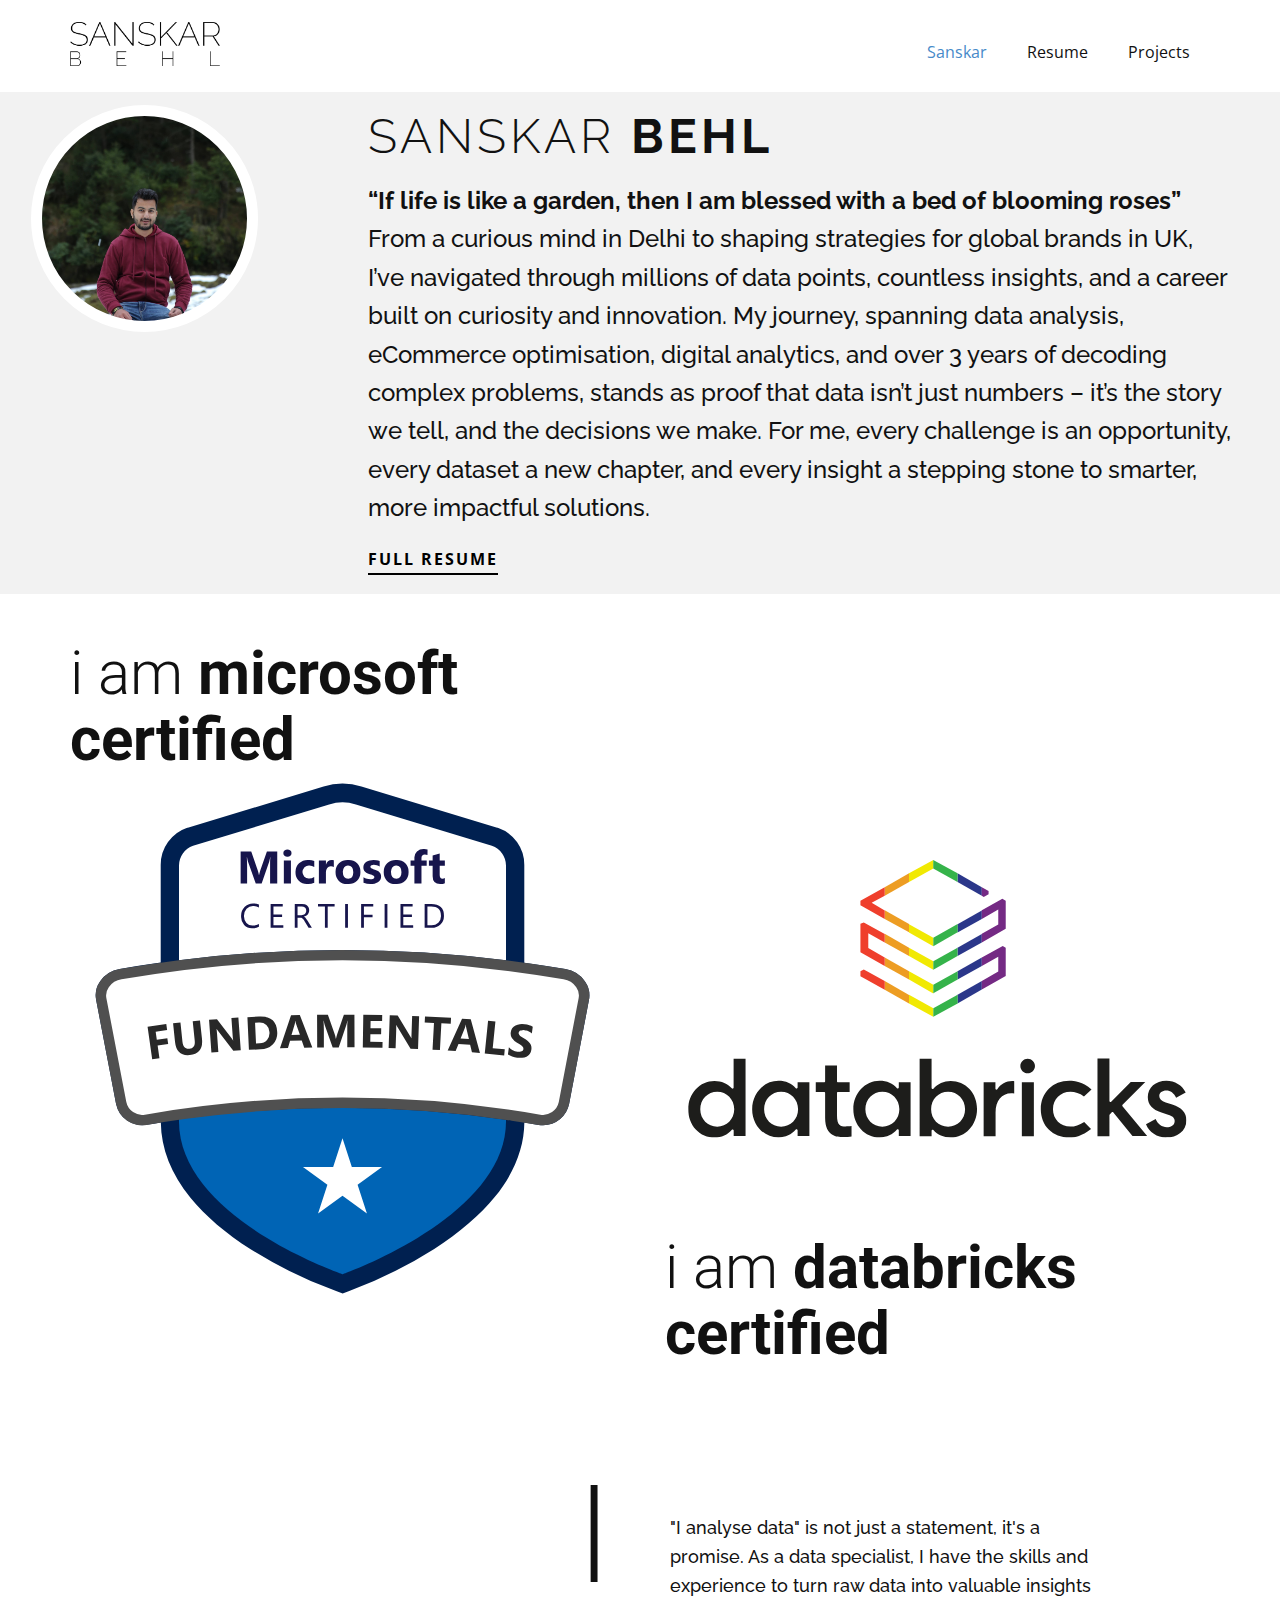
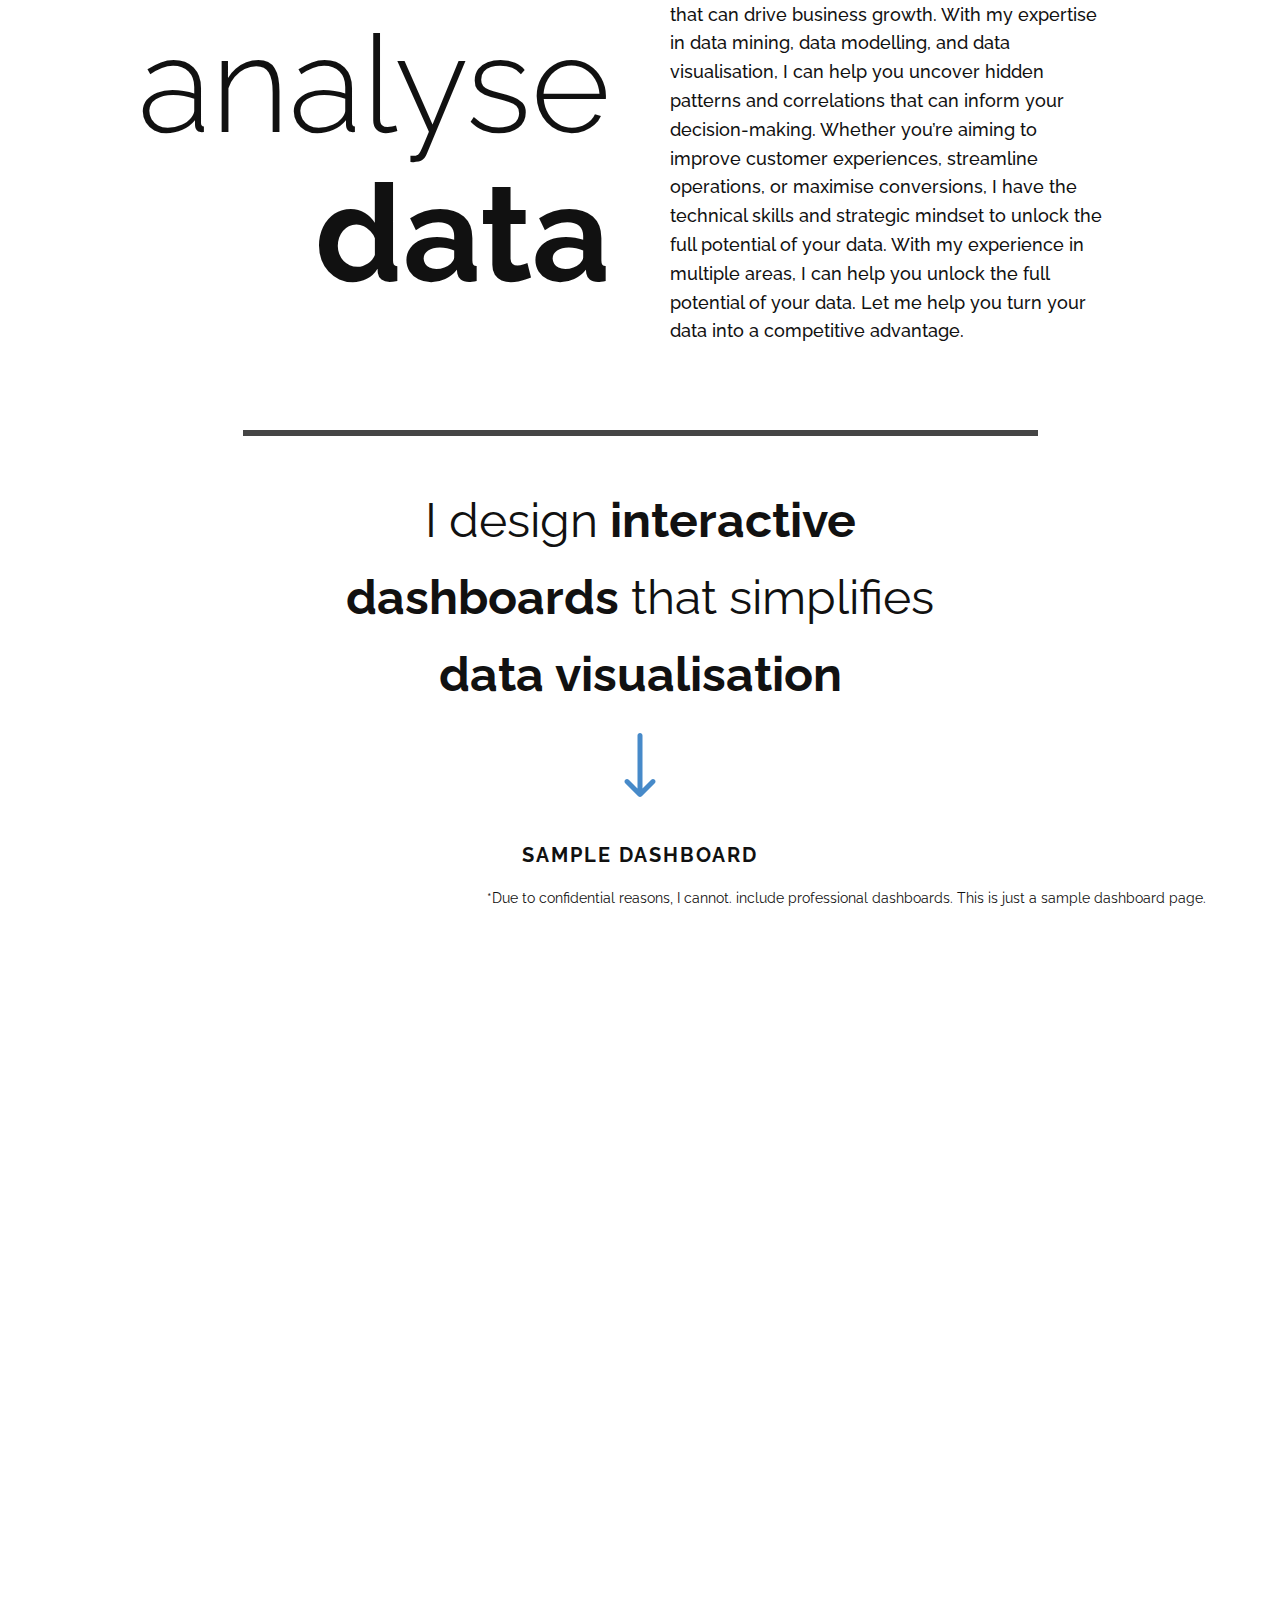
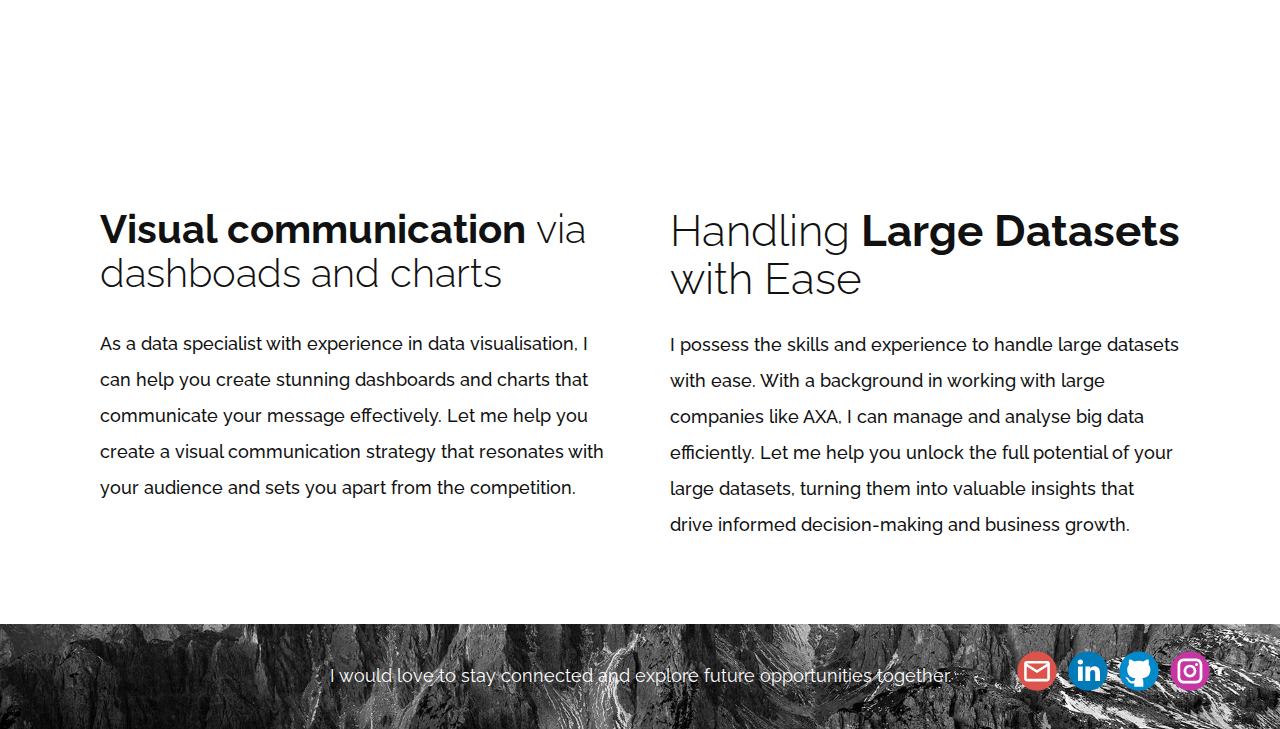
==== commit 30afcd2c: "Add files via upload" ====
--- a/index.html
+++ b/index.html
@@ -9,7 +9,7 @@
 <link rel="stylesheet" href="index.css" media="screen">
     <script class="u-script" type="text/javascript" src="jquery.js" defer=""></script>
     <script class="u-script" type="text/javascript" src="nicepage.js" defer=""></script>
-    <meta name="generator" content="Nicepage 6.18.3, nicepage.com">
+    <meta name="generator" content="Nicepage 6.18.4, nicepage.com">
     <meta property="og:title" content="Sanskar's portfolio">
     <meta property="og:description" content="Experienced Data / Digital Analyst specialising in creating data-driven reports using Power BI, Looker Studio, and GA4. Expert in customer insights, sales analysis, and user journey tracking with a proven track record in delivering actionable insights for AXA UK and freelance clients.">
     <meta property="og:image" content="https://sanskar350.github.io/sanskarbehl/images/IMG_20201107_151153.jpeg">
@@ -72,15 +72,14 @@
         </nav>
       </div></header>
     <section class="u-align-center u-clearfix u-container-align-center u-container-align-center-lg u-container-align-center-md u-container-align-center-sm u-container-align-center-xl u-section-1" id="carousel_1a95">
-      <div class="custom-expanded u-container-style u-grey-5 u-group u-shape-rectangle u-group-1">
+      <div class="u-container-style u-expanded-width u-grey-5 u-group u-shape-rectangle u-group-1">
         <div class="u-container-layout u-container-layout-1">
           <div alt="" class="u-border-11 u-border-white u-image u-image-circle u-image-1" data-image-width="3029" data-image-height="3211"></div>
           <h2 class="u-custom-font u-font-raleway u-text u-text-1">Sanskar&nbsp;<b>BEHL</b>
           </h2>
           <p class="u-custom-font u-font-raleway u-text u-text-2"><b>“If life is like a garden, then I am blessed with a bed of blooming roses”</b>
-            <br>From a curious mind in Delhi to shaping strategies for global brands in UK, I’ve navigated through millions of data points, countless insights, and a career built on curiosity and innovation. My journey, spanning Data Analysis, eCommerce optimisation, digital analytics, and over 3 years of decoding complex problems, stands as proof that data isn’t just numbers – it’s the story we tell, and the decisions we make.&nbsp;
-​
-For me, every challenge is an opportunity, every dataset a new chapter, and every insight a stepping stone to smarter, more impactful solutions. 
+            <br>From a curious mind in Delhi to shaping strategies for global brands in UK, I’ve navigated through millions of data points, countless insights, and a career built on curiosity and innovation. My journey, spanning data analysis, eCommerce optimisation, digital analytics, and over 3 years of decoding complex problems, stands as proof that data isn’t just numbers – it’s the story we tell, and the decisions we make. For me, every challenge is an opportunity, every dataset a new chapter, and every insight a stepping stone to smarter, more impactful solutions.<br>
+            <br>
           </p>
           <a href="Resume.html" class="u-border-2 u-border-black u-border-no-left u-border-no-right u-border-no-top u-btn u-button-style u-none u-btn-1" target="_blank">Full resume </a>
         </div>
@@ -205,13 +204,5 @@
         </div>
         <p class="u-align-center-lg u-align-center-md u-align-center-xl u-custom-font u-font-raleway u-text u-text-body-alt-color u-text-1"> I would love to stay connected and explore future opportunities together.</p>
       </div></footer>
-    <section class="u-backlink u-clearfix u-grey-80">
-      <p class="u-text">
-        <span>This site was created with the </span>
-        <a class="u-link" href="https://nicepage.com/" target="_blank" rel="nofollow">
-          <span>Nicepage</span>
-        </a>
-      </p>
-    </section>
   
-</body></html>
+</body></html>--- a/index.css
+++ b/index.css
@@ -1,17 +1,17 @@
  .u-section-1 {
-  min-height: 274px;
+  min-height: 501px;
 }
 
 .u-section-1 .u-group-1 {
   height: auto;
   margin-top: 0;
-  margin-bottom: -7px;
+  margin-bottom: 0;
   background-image: none;
-  min-height: 281px;
+  min-height: 502px;
 }
 
 .u-section-1 .u-container-layout-1 {
-  padding: 15px 0 14px;
+  padding: 0;
 }
 
 .u-section-1 .u-image-1 {
@@ -41,7 +41,7 @@
   letter-spacing: 2px;
   font-weight: 700;
   text-transform: uppercase;
-  margin: 12px auto 0 368px;
+  margin: -19px auto 0 368px;
   padding: 0;
 }
 
@@ -61,7 +61,7 @@
   }
 
   .u-section-1 .u-btn-1 {
-    margin-left: 268px;
+    margin-left: 168px;
   }
 }
 
@@ -77,7 +77,7 @@
   }
 
   .u-section-1 .u-btn-1 {
-    margin-left: 158px;
+    margin-left: 0;
   }
 }
 
@@ -92,25 +92,11 @@
     font-size: 1rem;
     margin-left: 68px;
   }
-
-  .u-section-1 .u-btn-1 {
-    margin-left: 68px;
-  }
 }
 
 @media (max-width: 575px) {
    .u-section-1 {
     min-height: 523px;
-  }
-
-  .u-section-1 .u-group-1 {
-    margin-top: 242px;
-    margin-bottom: 0;
-  }
-
-  .u-section-1 .u-container-layout-1 {
-    padding-top: 0;
-    padding-bottom: 0;
   }
 
   .u-section-1 .u-image-1 {
@@ -186,10 +172,6 @@
 }
 
 @media (max-width: 1199px) {
-   .u-section-2 {
-    min-height: 785px;
-  }
-
   .u-section-2 .u-sheet-1 {
     min-height: 811px;
   }
@@ -216,10 +198,6 @@
 }
 
 @media (max-width: 991px) {
-   .u-section-2 {
-    min-height: 687px;
-  }
-
   .u-section-2 .u-layout-wrap-1 {
     width: 720px;
   }
@@ -246,10 +224,6 @@
 }
 
 @media (max-width: 767px) {
-   .u-section-2 {
-    min-height: 1680px;
-  }
-
   .u-section-2 .u-layout-wrap-1 {
     width: 540px;
   }
@@ -276,10 +250,6 @@
 }
 
 @media (max-width: 575px) {
-   .u-section-2 {
-    min-height: 270px;
-  }
-
   .u-section-2 .u-sheet-1 {
     min-height: 1003px;
   }
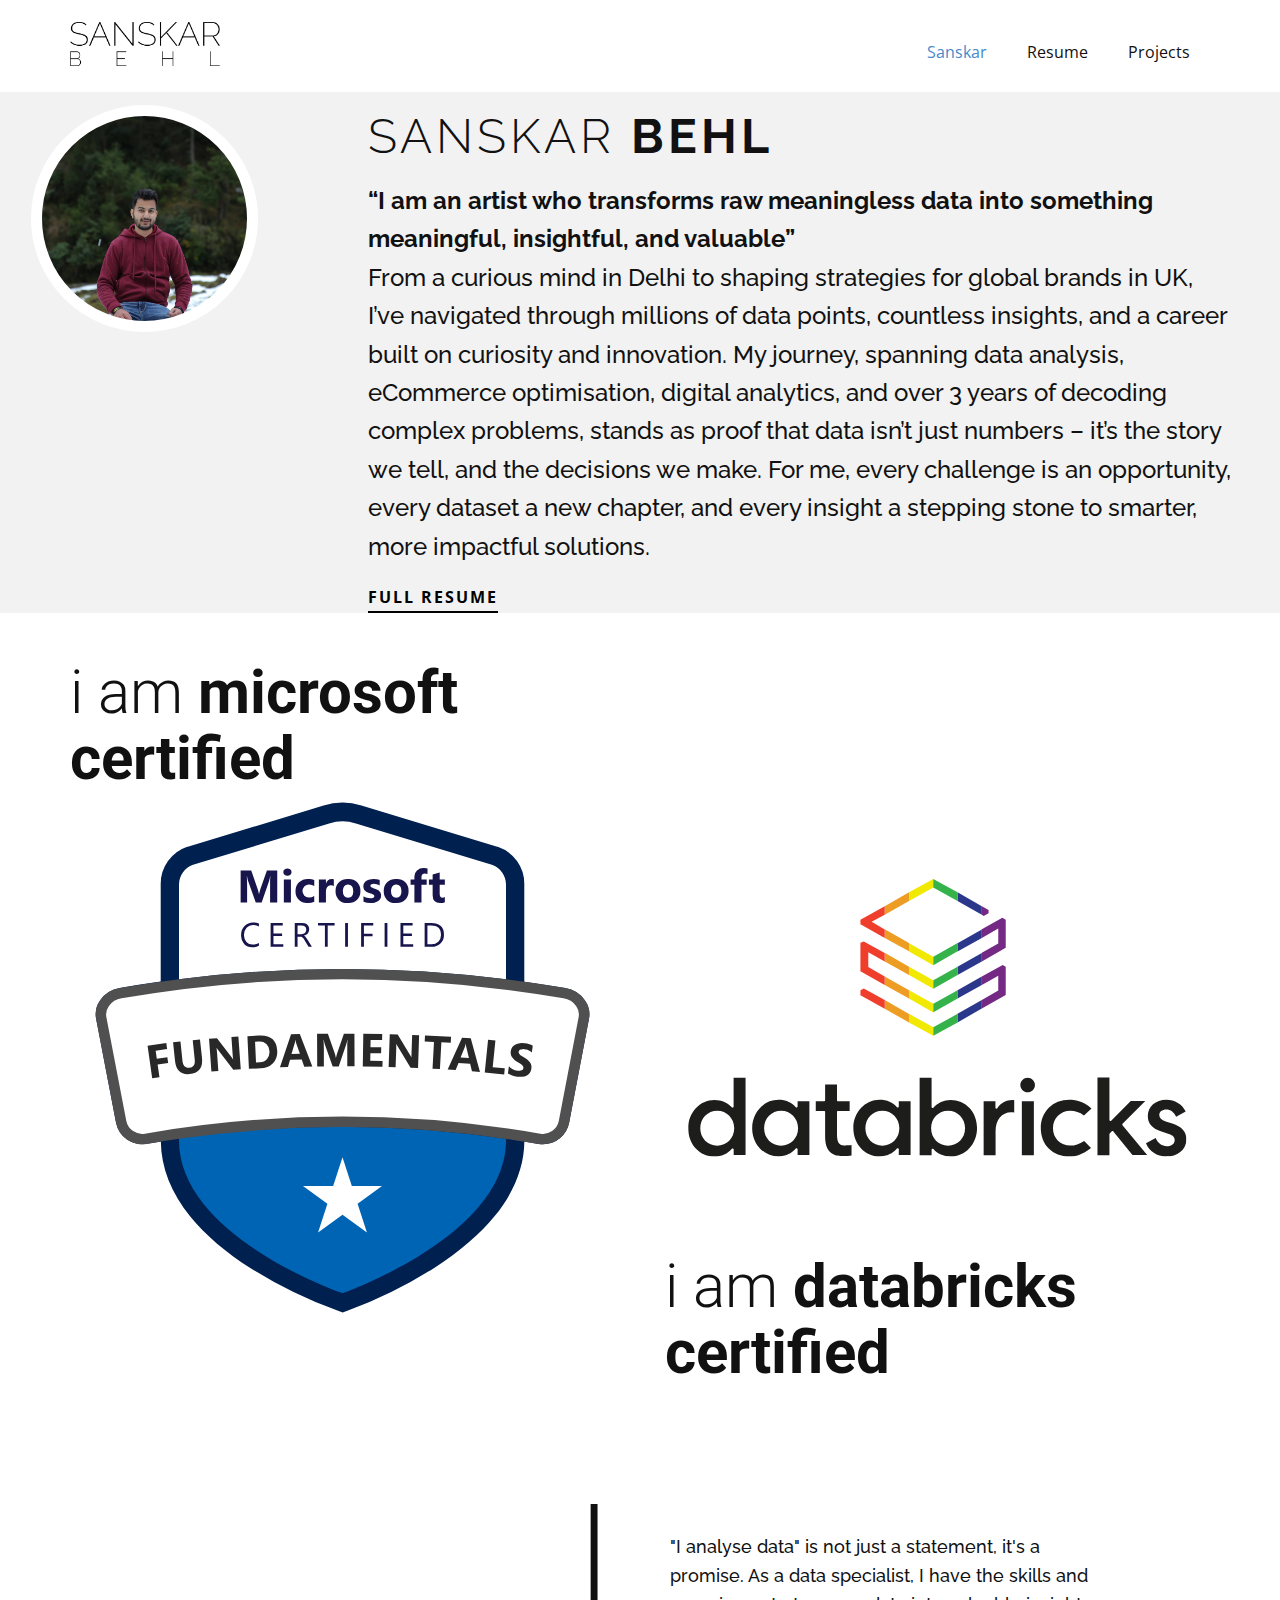
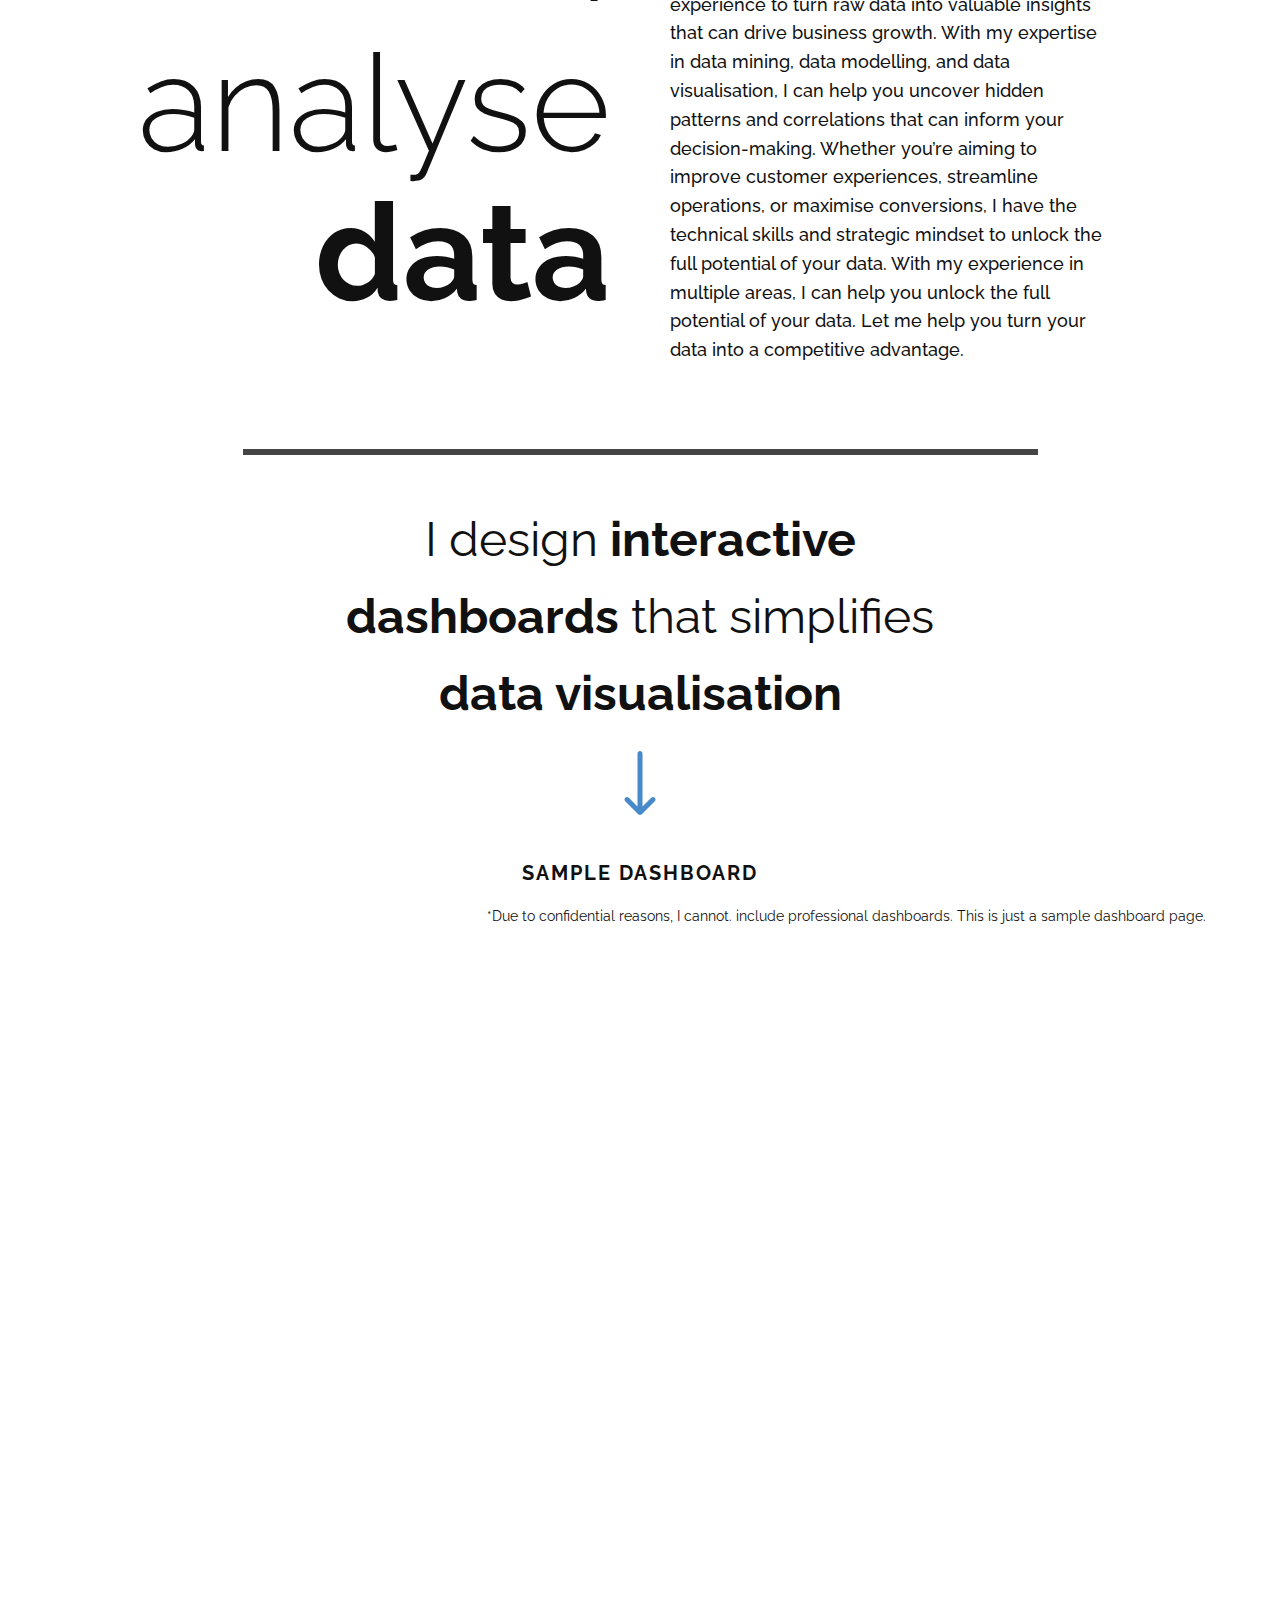
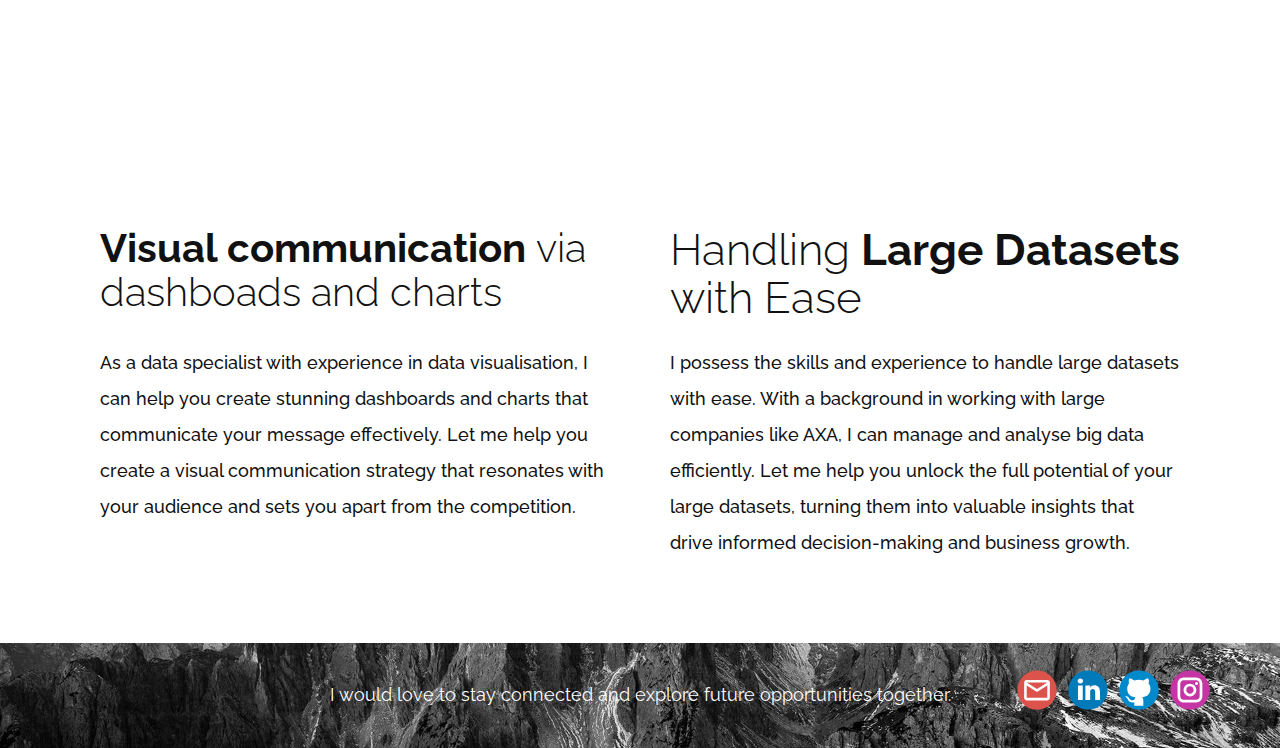
==== commit 7917a6f5: "Update index.html" ====
--- a/index.html
+++ b/index.html
@@ -9,7 +9,7 @@
 <link rel="stylesheet" href="index.css" media="screen">
     <script class="u-script" type="text/javascript" src="jquery.js" defer=""></script>
     <script class="u-script" type="text/javascript" src="nicepage.js" defer=""></script>
-    <meta name="generator" content="Nicepage 6.18.4, nicepage.com">
+    <meta name="generator" content="Nicepage 6.18.5, nicepage.com">
     <meta property="og:title" content="Sanskar's portfolio">
     <meta property="og:description" content="Experienced Data / Digital Analyst specialising in creating data-driven reports using Power BI, Looker Studio, and GA4. Expert in customer insights, sales analysis, and user journey tracking with a proven track record in delivering actionable insights for AXA UK and freelance clients.">
     <meta property="og:image" content="https://sanskar350.github.io/sanskarbehl/images/IMG_20201107_151153.jpeg">
@@ -77,7 +77,7 @@
           <div alt="" class="u-border-11 u-border-white u-image u-image-circle u-image-1" data-image-width="3029" data-image-height="3211"></div>
           <h2 class="u-custom-font u-font-raleway u-text u-text-1">Sanskar&nbsp;<b>BEHL</b>
           </h2>
-          <p class="u-custom-font u-font-raleway u-text u-text-2"><b>“If life is like a garden, then I am blessed with a bed of blooming roses”</b>
+          <p class="u-custom-font u-font-raleway u-text u-text-2"><b>“I am an artist who transforms raw meaningless data into something meaningful, insightful, and valuable”</b>
             <br>From a curious mind in Delhi to shaping strategies for global brands in UK, I’ve navigated through millions of data points, countless insights, and a career built on curiosity and innovation. My journey, spanning data analysis, eCommerce optimisation, digital analytics, and over 3 years of decoding complex problems, stands as proof that data isn’t just numbers – it’s the story we tell, and the decisions we make. For me, every challenge is an opportunity, every dataset a new chapter, and every insight a stepping stone to smarter, more impactful solutions.<br>
             <br>
           </p>
@@ -205,4 +205,4 @@
         <p class="u-align-center-lg u-align-center-md u-align-center-xl u-custom-font u-font-raleway u-text u-text-body-alt-color u-text-1"> I would love to stay connected and explore future opportunities together.</p>
       </div></footer>
   
-</body></html>+</body></html>
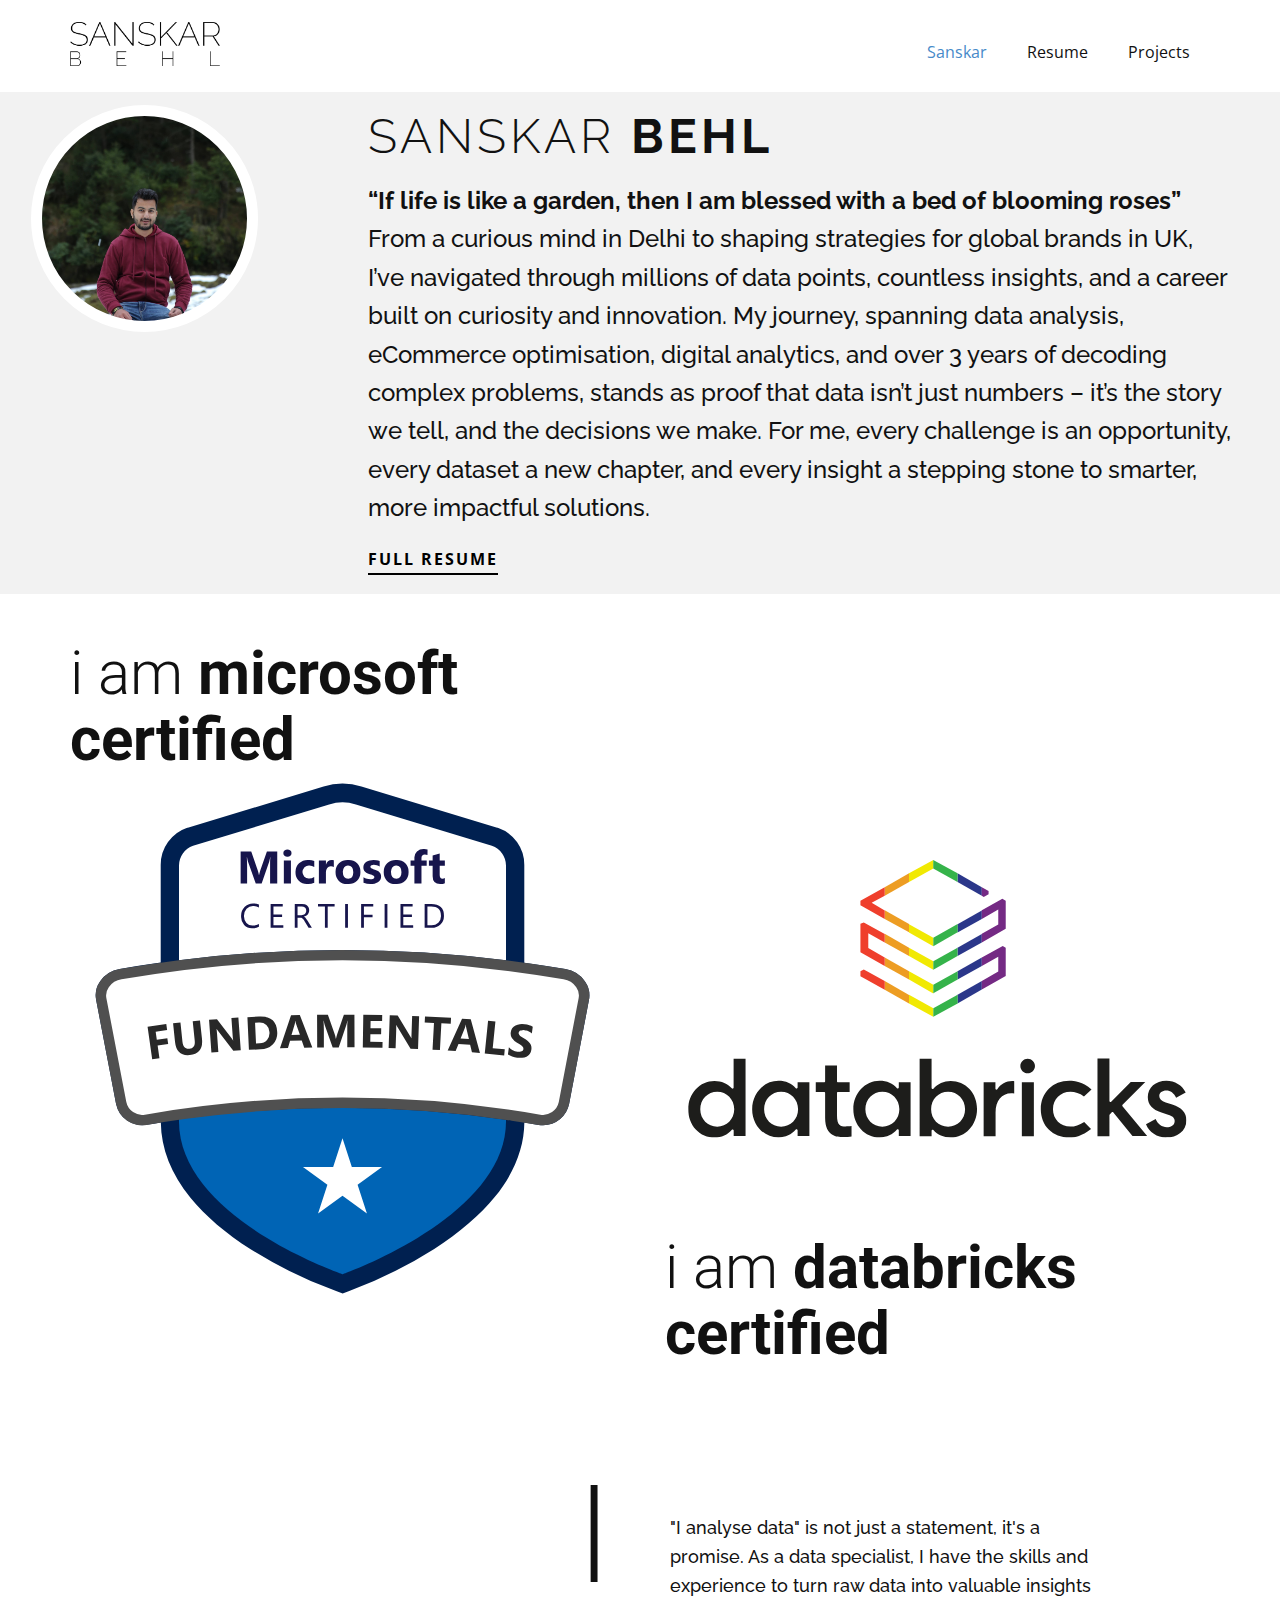
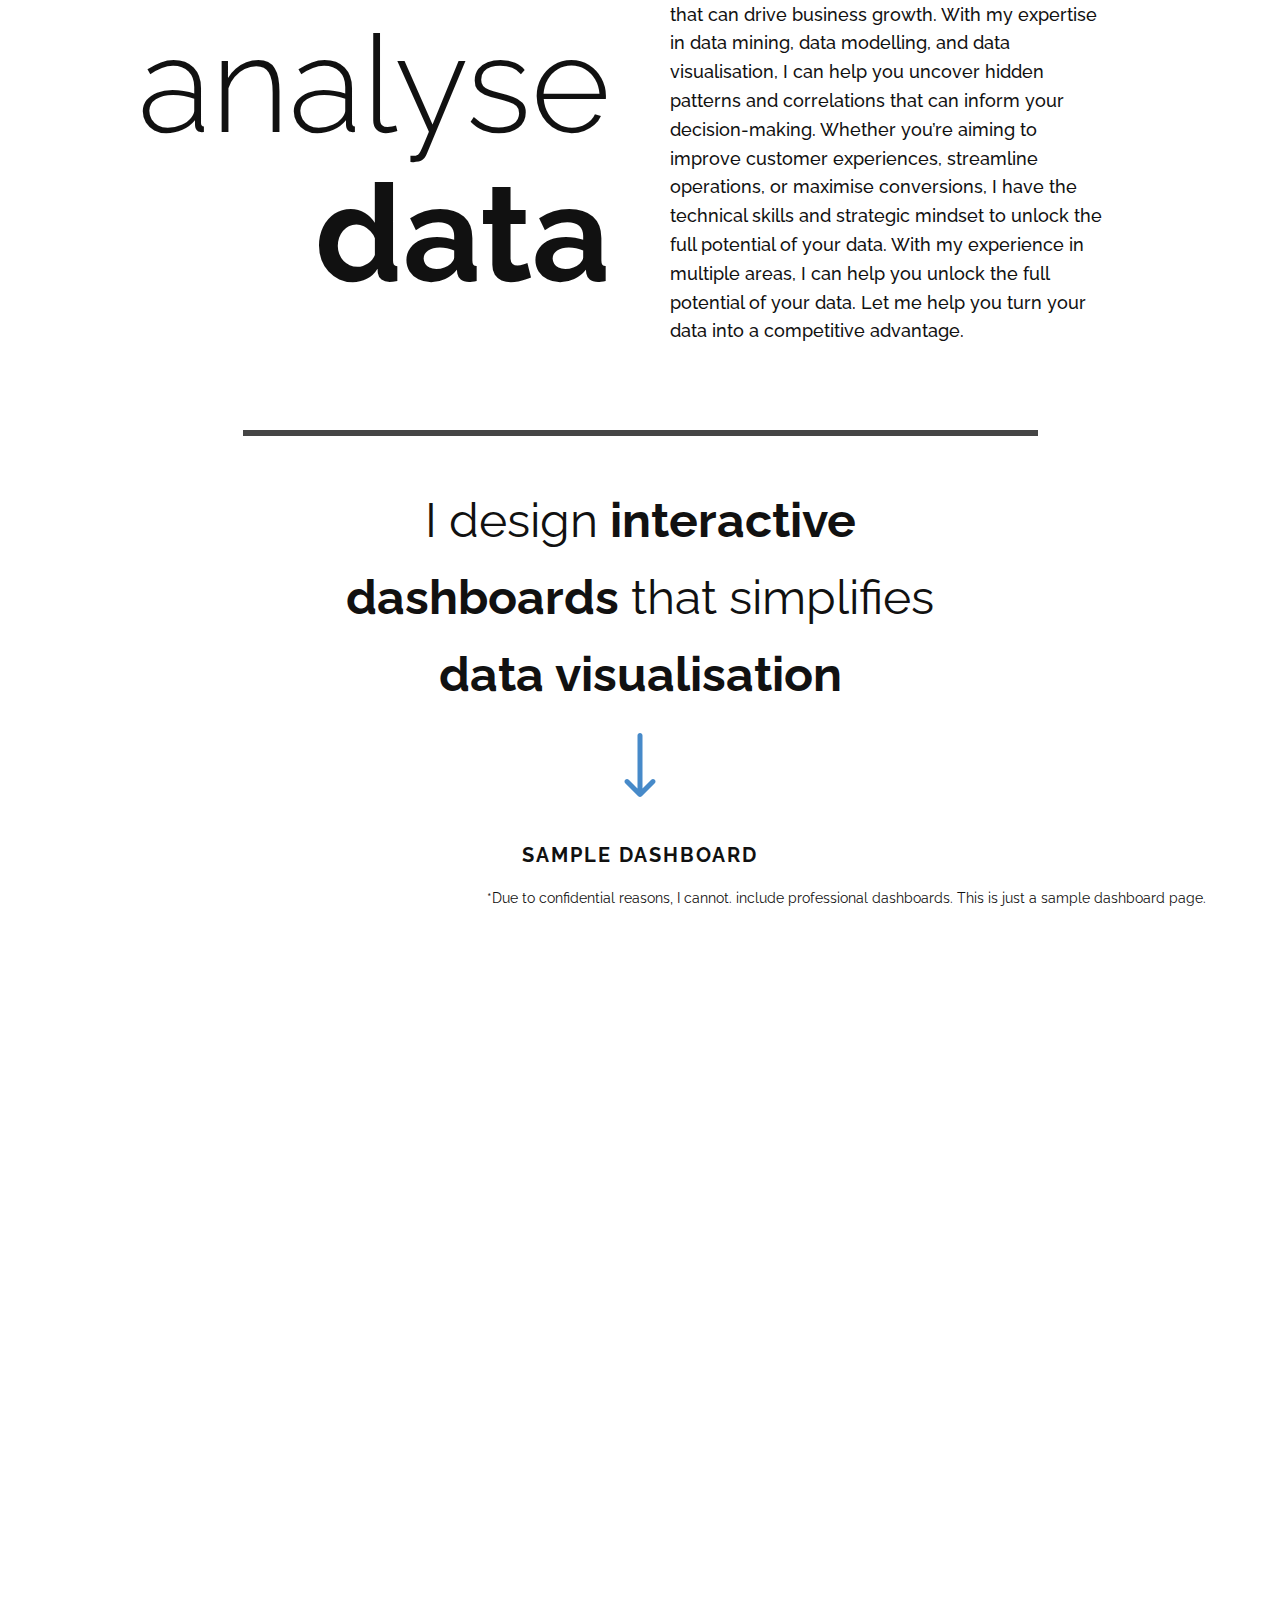
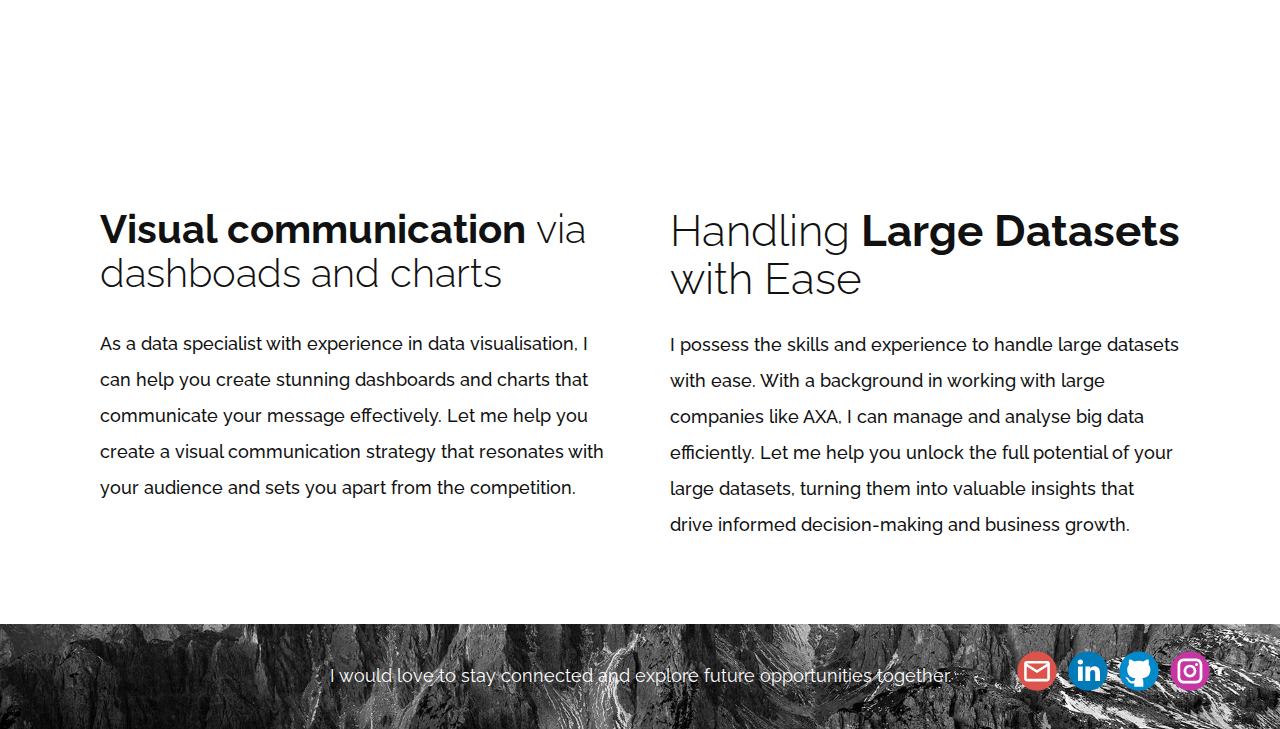
==== commit fe378997: "Add files via upload" ====
--- a/index.html
+++ b/index.html
@@ -9,7 +9,7 @@
 <link rel="stylesheet" href="index.css" media="screen">
     <script class="u-script" type="text/javascript" src="jquery.js" defer=""></script>
     <script class="u-script" type="text/javascript" src="nicepage.js" defer=""></script>
-    <meta name="generator" content="Nicepage 6.18.5, nicepage.com">
+    <meta name="generator" content="Nicepage 6.20.0, nicepage.com">
     <meta property="og:title" content="Sanskar's portfolio">
     <meta property="og:description" content="Experienced Data / Digital Analyst specialising in creating data-driven reports using Power BI, Looker Studio, and GA4. Expert in customer insights, sales analysis, and user journey tracking with a proven track record in delivering actionable insights for AXA UK and freelance clients.">
     <meta property="og:image" content="https://sanskar350.github.io/sanskarbehl/images/IMG_20201107_151153.jpeg">
@@ -77,7 +77,7 @@
           <div alt="" class="u-border-11 u-border-white u-image u-image-circle u-image-1" data-image-width="3029" data-image-height="3211"></div>
           <h2 class="u-custom-font u-font-raleway u-text u-text-1">Sanskar&nbsp;<b>BEHL</b>
           </h2>
-          <p class="u-custom-font u-font-raleway u-text u-text-2"><b>“I am an artist who transforms raw meaningless data into something meaningful, insightful, and valuable”</b>
+          <p class="u-custom-font u-font-raleway u-text u-text-2"><b>“If life is like a garden, then I am blessed with a bed of blooming roses”</b>
             <br>From a curious mind in Delhi to shaping strategies for global brands in UK, I’ve navigated through millions of data points, countless insights, and a career built on curiosity and innovation. My journey, spanning data analysis, eCommerce optimisation, digital analytics, and over 3 years of decoding complex problems, stands as proof that data isn’t just numbers – it’s the story we tell, and the decisions we make. For me, every challenge is an opportunity, every dataset a new chapter, and every insight a stepping stone to smarter, more impactful solutions.<br>
             <br>
           </p>
@@ -148,7 +148,7 @@
     <section class="u-clearfix u-section-5" id="sec-32a4">
       <div class="u-clearfix u-sheet u-sheet-1">
         <div class="u-clearfix u-custom-html u-expanded-width u-custom-html-1">
-          <iframe width="100%" height="800" loading="lazy" src="https://lookerstudio.google.com/embed/reporting/22daa750-cbef-4be0-b1ec-8439a186103b/page/o7AVD" frameborder="0" style="border:0" allowfullscreen=""></iframe>
+          <iframe width="100%" height="800" src="https://lookerstudio.google.com/embed/reporting/22daa750-cbef-4be0-b1ec-8439a186103b/page/o7AVD" frameborder="0" style="border:0" allowfullscreen="" loading="lazy"></iframe>
         </div>
       </div>
     </section>
@@ -205,4 +205,4 @@
         <p class="u-align-center-lg u-align-center-md u-align-center-xl u-custom-font u-font-raleway u-text u-text-body-alt-color u-text-1"> I would love to stay connected and explore future opportunities together.</p>
       </div></footer>
   
-</body></html>
+</body></html>--- a/nicepage.css
+++ b/nicepage.css
@@ -24203,6 +24203,154 @@
   background-color: #DBDBDB;
   background-position: 20px 0;
 }
+.u-calendar {
+  --num-color: transparent;
+  --num-current-color: transparent;
+  
+  --num-text-current-color: unset;
+  --num-active-color: #478ac9;
+  
+  
+  --num-hover-color: #e5e5e5;
+  
+  
+  /* time slot style*/
+  --num-time-slot-padding-vertical: 10px;
+  --num-time-slot-padding-horizontal: 10px;
+  --num-time-slot-color: #222;
+  display: flex;
+  justify-content: space-between;
+  min-width: 715px;
+  min-height: 360px;
+  margin: 0 auto;
+  /* Time styles */
+}
+.u-calendar .qs-datepicker-container {
+  position: relative;
+  top: 0!important;
+  left: 0!important;
+  width: 100%;
+  height: 100%;
+  border: none;
+  box-shadow: none;
+}
+.u-calendar .qs-datepicker-container {
+  margin: 20px 0;
+}
+.u-calendar .qs-month-year {
+  display: flex;
+  justify-content: space-between;
+  align-items: center;
+  margin: 10px 0;
+}
+.u-calendar .qs-arrow {
+  cursor: pointer;
+}
+.u-calendar .qs-squares {
+  display: grid;
+  grid-template-columns: repeat(7, 1fr);
+  gap: 5px;
+}
+.u-calendar .qs-square {
+  padding: 15px;
+  text-align: center;
+  border-radius: 4px;
+  transition: background-color 0.3s;
+}
+.u-calendar .qs-square:not(.qs-empty):not(.qs-disabled):not(.qs-day):not(.qs-active):hover {
+  background-color: var(--num-hover-color);
+  color: var(--num-text-hover-color, var(--body-color));
+}
+.u-calendar .qs-num {
+  background-color: var(--num-color);
+  cursor: pointer;
+}
+.u-calendar .qs-current {
+  background-color: var(--num-current-color);
+  color: var(--num-text-current-color, var(--num-text-current-default-color, #478ac9));
+  text-decoration: none;
+}
+.u-calendar .qs-active {
+  background-color: var(--num-active-color);
+  color: var(--num-text-active-color, var(--body-alt-color));
+}
+.u-calendar .qs-disabled {
+  background: none;
+  cursor: not-allowed;
+}
+.u-calendar .qs-controls {
+  background: none;
+}
+.u-calendar .u-datepicker-container {
+  display: flex;
+  flex-direction: column;
+  width: 65%;
+  padding: 10px;
+  border-radius: 8px;
+  border: 1px solid #ddd;
+  border-top-right-radius: 0;
+  border-bottom-right-radius: 0;
+  box-shadow: 0 2px 5px rgba(0, 0, 0, 0.1);
+  background-color: #fff;
+}
+.u-calendar .u-datepicker-container h3 {
+  font-size: 24px;
+  margin-bottom: 0;
+  margin-top: 20px;
+  text-align: center;
+}
+.u-calendar .u-datepicker-container p {
+  font-size: 20px;
+  margin-bottom: 15px;
+  text-align: center;
+}
+.u-calendar .u-calendar-time-container {
+  width: 35%;
+  overflow-y: auto;
+  padding: 10px;
+  border: 1px solid #ddd;
+  border-radius: 8px;
+  border-top-left-radius: 0;
+  border-bottom-left-radius: 0;
+  box-shadow: 0 2px 5px rgba(0, 0, 0, 0.1);
+  background-color: #fff;
+}
+.u-calendar .u-calendar-time-container ul {
+  list-style-type: none;
+  padding: 0;
+}
+.u-calendar .u-calendar-time-container ul li {
+  color: var(--num-time-slot-color);
+  padding: var(--num-time-slot-padding-vertical) var(--num-time-slot-padding-horizontal);
+  border: 1px solid #ddd;
+  border-radius: 4px;
+  margin-bottom: 10px;
+  cursor: pointer;
+  text-align: center;
+  background-color: #fff;
+  transition: background-color 0.3s;
+}
+.u-calendar .u-calendar-time-container ul li:hover {
+  background-color: #e6f7ff;
+  border: 1px solid #007bff;
+}
+.u-calendar .u-calendar-time-container ul li.active {
+  background-color: #84f33a6e;
+  border: 1px solid #50bb08;
+}
+.u-calendar .u-calendar-time-container .u-calendar-time-container-inner {
+  width: 80%;
+  margin: 0 auto;
+}
+@media (max-width: 768px) {
+  .u-calendar {
+    flex-direction: column;
+  }
+  .u-calendar .u-datepicker-container,
+  .u-calendar .u-calendar-time-container {
+    width: 100%;
+  }
+}
 .u-carousel {
   position: relative;
 }
@@ -36112,6 +36260,9 @@
 a.u-button-style.u-text-color-1-dark-3,
 a.u-button-style.u-text-color-1-dark-3[class*="u-border-"] {
   color: #292e33 !important;
+  
+  
+  
 }
 a.u-button-style.u-text-color-1-dark-3:hover,
 a.u-button-style.u-text-color-1-dark-3[class*="u-border-"]:hover,
@@ -36173,6 +36324,9 @@
 a.u-button-style.u-text-color-1-dark-2,
 a.u-button-style.u-text-color-1-dark-2[class*="u-border-"] {
   color: #425465 !important;
+  
+  
+  
 }
 a.u-button-style.u-text-color-1-dark-2:hover,
 a.u-button-style.u-text-color-1-dark-2[class*="u-border-"]:hover,
@@ -36234,6 +36388,9 @@
 a.u-button-style.u-text-color-1-dark-1,
 a.u-button-style.u-text-color-1-dark-1[class*="u-border-"] {
   color: #4c7397 !important;
+  
+  
+  
 }
 a.u-button-style.u-text-color-1-dark-1:hover,
 a.u-button-style.u-text-color-1-dark-1[class*="u-border-"]:hover,
@@ -36295,6 +36452,9 @@
 a.u-button-style.u-text-color-1,
 a.u-button-style.u-text-color-1[class*="u-border-"] {
   color: #478ac9 !important;
+  
+  
+  
 }
 a.u-button-style.u-text-color-1:hover,
 a.u-button-style.u-text-color-1[class*="u-border-"]:hover,
@@ -36356,6 +36516,9 @@
 a.u-button-style.u-text-color-1-light-1,
 a.u-button-style.u-text-color-1-light-1[class*="u-border-"] {
   color: #77aad9 !important;
+  
+  
+  
 }
 a.u-button-style.u-text-color-1-light-1:hover,
 a.u-button-style.u-text-color-1-light-1[class*="u-border-"]:hover,
@@ -36417,6 +36580,9 @@
 a.u-button-style.u-text-color-1-light-2,
 a.u-button-style.u-text-color-1-light-2[class*="u-border-"] {
   color: #adcce9 !important;
+  
+  
+  
 }
 a.u-button-style.u-text-color-1-light-2:hover,
 a.u-button-style.u-text-color-1-light-2[class*="u-border-"]:hover,
@@ -36478,6 +36644,9 @@
 a.u-button-style.u-text-color-1-light-3,
 a.u-button-style.u-text-color-1-light-3[class*="u-border-"] {
   color: #e9f2fa !important;
+  
+  
+  
 }
 a.u-button-style.u-text-color-1-light-3:hover,
 a.u-button-style.u-text-color-1-light-3[class*="u-border-"]:hover,
@@ -36539,6 +36708,9 @@
 a.u-button-style.u-text-color-1-base,
 a.u-button-style.u-text-color-1-base[class*="u-border-"] {
   color: #478ac9 !important;
+  
+  
+  
 }
 a.u-button-style.u-text-color-1-base:hover,
 a.u-button-style.u-text-color-1-base[class*="u-border-"]:hover,
@@ -36600,6 +36772,9 @@
 a.u-button-style.u-text-color-2-dark-3,
 a.u-button-style.u-text-color-2-dark-3[class*="u-border-"] {
   color: #332929 !important;
+  
+  
+  
 }
 a.u-button-style.u-text-color-2-dark-3:hover,
 a.u-button-style.u-text-color-2-dark-3[class*="u-border-"]:hover,
@@ -36661,6 +36836,9 @@
 a.u-button-style.u-text-color-2-dark-2,
 a.u-button-style.u-text-color-2-dark-2[class*="u-border-"] {
   color: #6b4748 !important;
+  
+  
+  
 }
 a.u-button-style.u-text-color-2-dark-2:hover,
 a.u-button-style.u-text-color-2-dark-2[class*="u-border-"]:hover,
@@ -36722,6 +36900,9 @@
 a.u-button-style.u-text-color-2-dark-1,
 a.u-button-style.u-text-color-2-dark-1[class*="u-border-"] {
   color: #a35559 !important;
+  
+  
+  
 }
 a.u-button-style.u-text-color-2-dark-1:hover,
 a.u-button-style.u-text-color-2-dark-1[class*="u-border-"]:hover,
@@ -36783,6 +36964,9 @@
 a.u-button-style.u-text-color-2,
 a.u-button-style.u-text-color-2[class*="u-border-"] {
   color: #db545a !important;
+  
+  
+  
 }
 a.u-button-style.u-text-color-2:hover,
 a.u-button-style.u-text-color-2[class*="u-border-"]:hover,
@@ -36844,6 +37028,9 @@
 a.u-button-style.u-text-color-2-light-1,
 a.u-button-style.u-text-color-2-light-1[class*="u-border-"] {
   color: #e68387 !important;
+  
+  
+  
 }
 a.u-button-style.u-text-color-2-light-1:hover,
 a.u-button-style.u-text-color-2-light-1[class*="u-border-"]:hover,
@@ -36905,6 +37092,9 @@
 a.u-button-style.u-text-color-2-light-2,
 a.u-button-style.u-text-color-2-light-2[class*="u-border-"] {
   color: #f1b5b8 !important;
+  
+  
+  
 }
 a.u-button-style.u-text-color-2-light-2:hover,
 a.u-button-style.u-text-color-2-light-2[class*="u-border-"]:hover,
@@ -36966,6 +37156,9 @@
 a.u-button-style.u-text-color-2-light-3,
 a.u-button-style.u-text-color-2-light-3[class*="u-border-"] {
   color: #fbeced !important;
+  
+  
+  
 }
 a.u-button-style.u-text-color-2-light-3:hover,
 a.u-button-style.u-text-color-2-light-3[class*="u-border-"]:hover,
@@ -37027,6 +37220,9 @@
 a.u-button-style.u-text-color-2-base,
 a.u-button-style.u-text-color-2-base[class*="u-border-"] {
   color: #db545a !important;
+  
+  
+  
 }
 a.u-button-style.u-text-color-2-base:hover,
 a.u-button-style.u-text-color-2-base[class*="u-border-"]:hover,
@@ -37088,6 +37284,9 @@
 a.u-button-style.u-text-color-3-dark-3,
 a.u-button-style.u-text-color-3-dark-3[class*="u-border-"] {
   color: #333129 !important;
+  
+  
+  
 }
 a.u-button-style.u-text-color-3-dark-3:hover,
 a.u-button-style.u-text-color-3-dark-3[class*="u-border-"]:hover,
@@ -37149,6 +37348,9 @@
 a.u-button-style.u-text-color-3-dark-2,
 a.u-button-style.u-text-color-3-dark-2[class*="u-border-"] {
   color: #72683f !important;
+  
+  
+  
 }
 a.u-button-style.u-text-color-3-dark-2:hover,
 a.u-button-style.u-text-color-3-dark-2[class*="u-border-"]:hover,
@@ -37210,6 +37412,9 @@
 a.u-button-style.u-text-color-3-dark-1,
 a.u-button-style.u-text-color-3-dark-1[class*="u-border-"] {
   color: #b29a36 !important;
+  
+  
+  
 }
 a.u-button-style.u-text-color-3-dark-1:hover,
 a.u-button-style.u-text-color-3-dark-1[class*="u-border-"]:hover,
@@ -37271,6 +37476,9 @@
 a.u-button-style.u-text-color-3,
 a.u-button-style.u-text-color-3[class*="u-border-"] {
   color: #f1c50e !important;
+  
+  
+  
 }
 a.u-button-style.u-text-color-3:hover,
 a.u-button-style.u-text-color-3[class*="u-border-"]:hover,
@@ -37332,6 +37540,9 @@
 a.u-button-style.u-text-color-3-light-1,
 a.u-button-style.u-text-color-3-light-1[class*="u-border-"] {
   color: #f5d654 !important;
+  
+  
+  
 }
 a.u-button-style.u-text-color-3-light-1:hover,
 a.u-button-style.u-text-color-3-light-1[class*="u-border-"]:hover,
@@ -37393,6 +37604,9 @@
 a.u-button-style.u-text-color-3-light-2,
 a.u-button-style.u-text-color-3-light-2[class*="u-border-"] {
   color: #f9e79b !important;
+  
+  
+  
 }
 a.u-button-style.u-text-color-3-light-2:hover,
 a.u-button-style.u-text-color-3-light-2[class*="u-border-"]:hover,
@@ -37454,6 +37668,9 @@
 a.u-button-style.u-text-color-3-light-3,
 a.u-button-style.u-text-color-3-light-3[class*="u-border-"] {
   color: #fef9e6 !important;
+  
+  
+  
 }
 a.u-button-style.u-text-color-3-light-3:hover,
 a.u-button-style.u-text-color-3-light-3[class*="u-border-"]:hover,
@@ -37515,6 +37732,9 @@
 a.u-button-style.u-text-color-3-base,
 a.u-button-style.u-text-color-3-base[class*="u-border-"] {
   color: #f1c50e !important;
+  
+  
+  
 }
 a.u-button-style.u-text-color-3-base:hover,
 a.u-button-style.u-text-color-3-base[class*="u-border-"]:hover,
@@ -37576,6 +37796,9 @@
 a.u-button-style.u-text-color-4-dark-3,
 a.u-button-style.u-text-color-4-dark-3[class*="u-border-"] {
   color: #293332 !important;
+  
+  
+  
 }
 a.u-button-style.u-text-color-4-dark-3:hover,
 a.u-button-style.u-text-color-4-dark-3[class*="u-border-"]:hover,
@@ -37637,6 +37860,9 @@
 a.u-button-style.u-text-color-4-dark-2,
 a.u-button-style.u-text-color-4-dark-2[class*="u-border-"] {
   color: #41807c !important;
+  
+  
+  
 }
 a.u-button-style.u-text-color-4-dark-2:hover,
 a.u-button-style.u-text-color-4-dark-2[class*="u-border-"]:hover,
@@ -37698,6 +37924,9 @@
 a.u-button-style.u-text-color-4-dark-1,
 a.u-button-style.u-text-color-4-dark-1[class*="u-border-"] {
   color: #2cccc4 !important;
+  
+  
+  
 }
 a.u-button-style.u-text-color-4-dark-1:hover,
 a.u-button-style.u-text-color-4-dark-1[class*="u-border-"]:hover,
@@ -37759,6 +37988,9 @@
 a.u-button-style.u-text-color-4,
 a.u-button-style.u-text-color-4[class*="u-border-"] {
   color: #3be8e0 !important;
+  
+  
+  
 }
 a.u-button-style.u-text-color-4:hover,
 a.u-button-style.u-text-color-4[class*="u-border-"]:hover,
@@ -37820,6 +38052,9 @@
 a.u-button-style.u-text-color-4-light-1,
 a.u-button-style.u-text-color-4-light-1[class*="u-border-"] {
   color: #72efe9 !important;
+  
+  
+  
 }
 a.u-button-style.u-text-color-4-light-1:hover,
 a.u-button-style.u-text-color-4-light-1[class*="u-border-"]:hover,
@@ -37881,6 +38116,9 @@
 a.u-button-style.u-text-color-4-light-2,
 a.u-button-style.u-text-color-4-light-2[class*="u-border-"] {
   color: #adf6f2 !important;
+  
+  
+  
 }
 a.u-button-style.u-text-color-4-light-2:hover,
 a.u-button-style.u-text-color-4-light-2[class*="u-border-"]:hover,
@@ -37942,6 +38180,9 @@
 a.u-button-style.u-text-color-4-light-3,
 a.u-button-style.u-text-color-4-light-3[class*="u-border-"] {
   color: #eafdfc !important;
+  
+  
+  
 }
 a.u-button-style.u-text-color-4-light-3:hover,
 a.u-button-style.u-text-color-4-light-3[class*="u-border-"]:hover,
@@ -38003,6 +38244,9 @@
 a.u-button-style.u-text-color-4-base,
 a.u-button-style.u-text-color-4-base[class*="u-border-"] {
   color: #2cccc4 !important;
+  
+  
+  
 }
 a.u-button-style.u-text-color-4-base:hover,
 a.u-button-style.u-text-color-4-base[class*="u-border-"]:hover,
@@ -38064,6 +38308,9 @@
 a.u-button-style.u-text-color-5-dark-3,
 a.u-button-style.u-text-color-5-dark-3[class*="u-border-"] {
   color: #292d33 !important;
+  
+  
+  
 }
 a.u-button-style.u-text-color-5-dark-3:hover,
 a.u-button-style.u-text-color-5-dark-3[class*="u-border-"]:hover,
@@ -38125,6 +38372,9 @@
 a.u-button-style.u-text-color-5-dark-2,
 a.u-button-style.u-text-color-5-dark-2[class*="u-border-"] {
   color: #555c66 !important;
+  
+  
+  
 }
 a.u-button-style.u-text-color-5-dark-2:hover,
 a.u-button-style.u-text-color-5-dark-2[class*="u-border-"]:hover,
@@ -38186,6 +38436,9 @@
 a.u-button-style.u-text-color-5-dark-1,
 a.u-button-style.u-text-color-5-dark-1[class*="u-border-"] {
   color: #858e99 !important;
+  
+  
+  
 }
 a.u-button-style.u-text-color-5-dark-1:hover,
 a.u-button-style.u-text-color-5-dark-1[class*="u-border-"]:hover,
@@ -38247,6 +38500,9 @@
 a.u-button-style.u-text-color-5,
 a.u-button-style.u-text-color-5[class*="u-border-"] {
   color: #b9c1cc !important;
+  
+  
+  
 }
 a.u-button-style.u-text-color-5:hover,
 a.u-button-style.u-text-color-5[class*="u-border-"]:hover,
@@ -38308,6 +38564,9 @@
 a.u-button-style.u-text-color-5-light-1,
 a.u-button-style.u-text-color-5-light-1[class*="u-border-"] {
   color: #ccd3db !important;
+  
+  
+  
 }
 a.u-button-style.u-text-color-5-light-1:hover,
 a.u-button-style.u-text-color-5-light-1[class*="u-border-"]:hover,
@@ -38369,6 +38628,9 @@
 a.u-button-style.u-text-color-5-light-2,
 a.u-button-style.u-text-color-5-light-2[class*="u-border-"] {
   color: #e0e5eb !important;
+  
+  
+  
 }
 a.u-button-style.u-text-color-5-light-2:hover,
 a.u-button-style.u-text-color-5-light-2[class*="u-border-"]:hover,
@@ -38430,6 +38692,9 @@
 a.u-button-style.u-text-color-5-light-3,
 a.u-button-style.u-text-color-5-light-3[class*="u-border-"] {
   color: #f5f7fa !important;
+  
+  
+  
 }
 a.u-button-style.u-text-color-5-light-3:hover,
 a.u-button-style.u-text-color-5-light-3[class*="u-border-"]:hover,
@@ -38491,6 +38756,9 @@
 a.u-button-style.u-text-color-5-base,
 a.u-button-style.u-text-color-5-base[class*="u-border-"] {
   color: #b9c1cc !important;
+  
+  
+  
 }
 a.u-button-style.u-text-color-5-base:hover,
 a.u-button-style.u-text-color-5-base[class*="u-border-"]:hover,
@@ -38552,6 +38820,9 @@
 a.u-button-style.u-text-palette-1-dark-3,
 a.u-button-style.u-text-palette-1-dark-3[class*="u-border-"] {
   color: #292e33 !important;
+  
+  
+  
 }
 a.u-button-style.u-text-palette-1-dark-3:hover,
 a.u-button-style.u-text-palette-1-dark-3[class*="u-border-"]:hover,
@@ -38613,6 +38884,9 @@
 a.u-button-style.u-text-palette-1-dark-2,
 a.u-button-style.u-text-palette-1-dark-2[class*="u-border-"] {
   color: #425465 !important;
+  
+  
+  
 }
 a.u-button-style.u-text-palette-1-dark-2:hover,
 a.u-button-style.u-text-palette-1-dark-2[class*="u-border-"]:hover,
@@ -38674,6 +38948,9 @@
 a.u-button-style.u-text-palette-1-dark-1,
 a.u-button-style.u-text-palette-1-dark-1[class*="u-border-"] {
   color: #4c7397 !important;
+  
+  
+  
 }
 a.u-button-style.u-text-palette-1-dark-1:hover,
 a.u-button-style.u-text-palette-1-dark-1[class*="u-border-"]:hover,
@@ -38735,6 +39012,9 @@
 a.u-button-style.u-text-palette-1,
 a.u-button-style.u-text-palette-1[class*="u-border-"] {
   color: #478ac9 !important;
+  
+  
+  
 }
 a.u-button-style.u-text-palette-1:hover,
 a.u-button-style.u-text-palette-1[class*="u-border-"]:hover,
@@ -38796,6 +39076,9 @@
 a.u-button-style.u-text-palette-1-light-1,
 a.u-button-style.u-text-palette-1-light-1[class*="u-border-"] {
   color: #77aad9 !important;
+  
+  
+  
 }
 a.u-button-style.u-text-palette-1-light-1:hover,
 a.u-button-style.u-text-palette-1-light-1[class*="u-border-"]:hover,
@@ -38857,6 +39140,9 @@
 a.u-button-style.u-text-palette-1-light-2,
 a.u-button-style.u-text-palette-1-light-2[class*="u-border-"] {
   color: #adcce9 !important;
+  
+  
+  
 }
 a.u-button-style.u-text-palette-1-light-2:hover,
 a.u-button-style.u-text-palette-1-light-2[class*="u-border-"]:hover,
@@ -38918,6 +39204,9 @@
 a.u-button-style.u-text-palette-1-light-3,
 a.u-button-style.u-text-palette-1-light-3[class*="u-border-"] {
   color: #e9f2fa !important;
+  
+  
+  
 }
 a.u-button-style.u-text-palette-1-light-3:hover,
 a.u-button-style.u-text-palette-1-light-3[class*="u-border-"]:hover,
@@ -38979,6 +39268,9 @@
 a.u-button-style.u-text-palette-1-base,
 a.u-button-style.u-text-palette-1-base[class*="u-border-"] {
   color: #478ac9 !important;
+  
+  
+  
 }
 a.u-button-style.u-text-palette-1-base:hover,
 a.u-button-style.u-text-palette-1-base[class*="u-border-"]:hover,
@@ -39040,6 +39332,9 @@
 a.u-button-style.u-text-palette-2-dark-3,
 a.u-button-style.u-text-palette-2-dark-3[class*="u-border-"] {
   color: #332929 !important;
+  
+  
+  
 }
 a.u-button-style.u-text-palette-2-dark-3:hover,
 a.u-button-style.u-text-palette-2-dark-3[class*="u-border-"]:hover,
@@ -39101,6 +39396,9 @@
 a.u-button-style.u-text-palette-2-dark-2,
 a.u-button-style.u-text-palette-2-dark-2[class*="u-border-"] {
   color: #6b4748 !important;
+  
+  
+  
 }
 a.u-button-style.u-text-palette-2-dark-2:hover,
 a.u-button-style.u-text-palette-2-dark-2[class*="u-border-"]:hover,
@@ -39162,6 +39460,9 @@
 a.u-button-style.u-text-palette-2-dark-1,
 a.u-button-style.u-text-palette-2-dark-1[class*="u-border-"] {
   color: #a35559 !important;
+  
+  
+  
 }
 a.u-button-style.u-text-palette-2-dark-1:hover,
 a.u-button-style.u-text-palette-2-dark-1[class*="u-border-"]:hover,
@@ -39223,6 +39524,9 @@
 a.u-button-style.u-text-palette-2,
 a.u-button-style.u-text-palette-2[class*="u-border-"] {
   color: #db545a !important;
+  
+  
+  
 }
 a.u-button-style.u-text-palette-2:hover,
 a.u-button-style.u-text-palette-2[class*="u-border-"]:hover,
@@ -39284,6 +39588,9 @@
 a.u-button-style.u-text-palette-2-light-1,
 a.u-button-style.u-text-palette-2-light-1[class*="u-border-"] {
   color: #e68387 !important;
+  
+  
+  
 }
 a.u-button-style.u-text-palette-2-light-1:hover,
 a.u-button-style.u-text-palette-2-light-1[class*="u-border-"]:hover,
@@ -39345,6 +39652,9 @@
 a.u-button-style.u-text-palette-2-light-2,
 a.u-button-style.u-text-palette-2-light-2[class*="u-border-"] {
   color: #f1b5b8 !important;
+  
+  
+  
 }
 a.u-button-style.u-text-palette-2-light-2:hover,
 a.u-button-style.u-text-palette-2-light-2[class*="u-border-"]:hover,
@@ -39406,6 +39716,9 @@
 a.u-button-style.u-text-palette-2-light-3,
 a.u-button-style.u-text-palette-2-light-3[class*="u-border-"] {
   color: #fbeced !important;
+  
+  
+  
 }
 a.u-button-style.u-text-palette-2-light-3:hover,
 a.u-button-style.u-text-palette-2-light-3[class*="u-border-"]:hover,
@@ -39467,6 +39780,9 @@
 a.u-button-style.u-text-palette-2-base,
 a.u-button-style.u-text-palette-2-base[class*="u-border-"] {
   color: #db545a !important;
+  
+  
+  
 }
 a.u-button-style.u-text-palette-2-base:hover,
 a.u-button-style.u-text-palette-2-base[class*="u-border-"]:hover,
@@ -39528,6 +39844,9 @@
 a.u-button-style.u-text-palette-3-dark-3,
 a.u-button-style.u-text-palette-3-dark-3[class*="u-border-"] {
   color: #333129 !important;
+  
+  
+  
 }
 a.u-button-style.u-text-palette-3-dark-3:hover,
 a.u-button-style.u-text-palette-3-dark-3[class*="u-border-"]:hover,
@@ -39589,6 +39908,9 @@
 a.u-button-style.u-text-palette-3-dark-2,
 a.u-button-style.u-text-palette-3-dark-2[class*="u-border-"] {
   color: #72683f !important;
+  
+  
+  
 }
 a.u-button-style.u-text-palette-3-dark-2:hover,
 a.u-button-style.u-text-palette-3-dark-2[class*="u-border-"]:hover,
@@ -39650,6 +39972,9 @@
 a.u-button-style.u-text-palette-3-dark-1,
 a.u-button-style.u-text-palette-3-dark-1[class*="u-border-"] {
   color: #b29a36 !important;
+  
+  
+  
 }
 a.u-button-style.u-text-palette-3-dark-1:hover,
 a.u-button-style.u-text-palette-3-dark-1[class*="u-border-"]:hover,
@@ -39711,6 +40036,9 @@
 a.u-button-style.u-text-palette-3,
 a.u-button-style.u-text-palette-3[class*="u-border-"] {
   color: #f1c50e !important;
+  
+  
+  
 }
 a.u-button-style.u-text-palette-3:hover,
 a.u-button-style.u-text-palette-3[class*="u-border-"]:hover,
@@ -39772,6 +40100,9 @@
 a.u-button-style.u-text-palette-3-light-1,
 a.u-button-style.u-text-palette-3-light-1[class*="u-border-"] {
   color: #f5d654 !important;
+  
+  
+  
 }
 a.u-button-style.u-text-palette-3-light-1:hover,
 a.u-button-style.u-text-palette-3-light-1[class*="u-border-"]:hover,
@@ -39833,6 +40164,9 @@
 a.u-button-style.u-text-palette-3-light-2,
 a.u-button-style.u-text-palette-3-light-2[class*="u-border-"] {
   color: #f9e79b !important;
+  
+  
+  
 }
 a.u-button-style.u-text-palette-3-light-2:hover,
 a.u-button-style.u-text-palette-3-light-2[class*="u-border-"]:hover,
@@ -39894,6 +40228,9 @@
 a.u-button-style.u-text-palette-3-light-3,
 a.u-button-style.u-text-palette-3-light-3[class*="u-border-"] {
   color: #fef9e6 !important;
+  
+  
+  
 }
 a.u-button-style.u-text-palette-3-light-3:hover,
 a.u-button-style.u-text-palette-3-light-3[class*="u-border-"]:hover,
@@ -39955,6 +40292,9 @@
 a.u-button-style.u-text-palette-3-base,
 a.u-button-style.u-text-palette-3-base[class*="u-border-"] {
   color: #f1c50e !important;
+  
+  
+  
 }
 a.u-button-style.u-text-palette-3-base:hover,
 a.u-button-style.u-text-palette-3-base[class*="u-border-"]:hover,
@@ -40016,6 +40356,9 @@
 a.u-button-style.u-text-palette-4-dark-3,
 a.u-button-style.u-text-palette-4-dark-3[class*="u-border-"] {
   color: #293332 !important;
+  
+  
+  
 }
 a.u-button-style.u-text-palette-4-dark-3:hover,
 a.u-button-style.u-text-palette-4-dark-3[class*="u-border-"]:hover,
@@ -40077,6 +40420,9 @@
 a.u-button-style.u-text-palette-4-dark-2,
 a.u-button-style.u-text-palette-4-dark-2[class*="u-border-"] {
   color: #41807c !important;
+  
+  
+  
 }
 a.u-button-style.u-text-palette-4-dark-2:hover,
 a.u-button-style.u-text-palette-4-dark-2[class*="u-border-"]:hover,
@@ -40138,6 +40484,9 @@
 a.u-button-style.u-text-palette-4-dark-1,
 a.u-button-style.u-text-palette-4-dark-1[class*="u-border-"] {
   color: #2cccc4 !important;
+  
+  
+  
 }
 a.u-button-style.u-text-palette-4-dark-1:hover,
 a.u-button-style.u-text-palette-4-dark-1[class*="u-border-"]:hover,
@@ -40199,6 +40548,9 @@
 a.u-button-style.u-text-palette-4,
 a.u-button-style.u-text-palette-4[class*="u-border-"] {
   color: #3be8e0 !important;
+  
+  
+  
 }
 a.u-button-style.u-text-palette-4:hover,
 a.u-button-style.u-text-palette-4[class*="u-border-"]:hover,
@@ -40260,6 +40612,9 @@
 a.u-button-style.u-text-palette-4-light-1,
 a.u-button-style.u-text-palette-4-light-1[class*="u-border-"] {
   color: #72efe9 !important;
+  
+  
+  
 }
 a.u-button-style.u-text-palette-4-light-1:hover,
 a.u-button-style.u-text-palette-4-light-1[class*="u-border-"]:hover,
@@ -40321,6 +40676,9 @@
 a.u-button-style.u-text-palette-4-light-2,
 a.u-button-style.u-text-palette-4-light-2[class*="u-border-"] {
   color: #adf6f2 !important;
+  
+  
+  
 }
 a.u-button-style.u-text-palette-4-light-2:hover,
 a.u-button-style.u-text-palette-4-light-2[class*="u-border-"]:hover,
@@ -40382,6 +40740,9 @@
 a.u-button-style.u-text-palette-4-light-3,
 a.u-button-style.u-text-palette-4-light-3[class*="u-border-"] {
   color: #eafdfc !important;
+  
+  
+  
 }
 a.u-button-style.u-text-palette-4-light-3:hover,
 a.u-button-style.u-text-palette-4-light-3[class*="u-border-"]:hover,
@@ -40443,6 +40804,9 @@
 a.u-button-style.u-text-palette-4-base,
 a.u-button-style.u-text-palette-4-base[class*="u-border-"] {
   color: #2cccc4 !important;
+  
+  
+  
 }
 a.u-button-style.u-text-palette-4-base:hover,
 a.u-button-style.u-text-palette-4-base[class*="u-border-"]:hover,
@@ -40504,6 +40868,9 @@
 a.u-button-style.u-text-palette-5-dark-3,
 a.u-button-style.u-text-palette-5-dark-3[class*="u-border-"] {
   color: #292d33 !important;
+  
+  
+  
 }
 a.u-button-style.u-text-palette-5-dark-3:hover,
 a.u-button-style.u-text-palette-5-dark-3[class*="u-border-"]:hover,
@@ -40565,6 +40932,9 @@
 a.u-button-style.u-text-palette-5-dark-2,
 a.u-button-style.u-text-palette-5-dark-2[class*="u-border-"] {
   color: #555c66 !important;
+  
+  
+  
 }
 a.u-button-style.u-text-palette-5-dark-2:hover,
 a.u-button-style.u-text-palette-5-dark-2[class*="u-border-"]:hover,
@@ -40626,6 +40996,9 @@
 a.u-button-style.u-text-palette-5-dark-1,
 a.u-button-style.u-text-palette-5-dark-1[class*="u-border-"] {
   color: #858e99 !important;
+  
+  
+  
 }
 a.u-button-style.u-text-palette-5-dark-1:hover,
 a.u-button-style.u-text-palette-5-dark-1[class*="u-border-"]:hover,
@@ -40687,6 +41060,9 @@
 a.u-button-style.u-text-palette-5,
 a.u-button-style.u-text-palette-5[class*="u-border-"] {
   color: #b9c1cc !important;
+  
+  
+  
 }
 a.u-button-style.u-text-palette-5:hover,
 a.u-button-style.u-text-palette-5[class*="u-border-"]:hover,
@@ -40748,6 +41124,9 @@
 a.u-button-style.u-text-palette-5-light-1,
 a.u-button-style.u-text-palette-5-light-1[class*="u-border-"] {
   color: #ccd3db !important;
+  
+  
+  
 }
 a.u-button-style.u-text-palette-5-light-1:hover,
 a.u-button-style.u-text-palette-5-light-1[class*="u-border-"]:hover,
@@ -40809,6 +41188,9 @@
 a.u-button-style.u-text-palette-5-light-2,
 a.u-button-style.u-text-palette-5-light-2[class*="u-border-"] {
   color: #e0e5eb !important;
+  
+  
+  
 }
 a.u-button-style.u-text-palette-5-light-2:hover,
 a.u-button-style.u-text-palette-5-light-2[class*="u-border-"]:hover,
@@ -40870,6 +41252,9 @@
 a.u-button-style.u-text-palette-5-light-3,
 a.u-button-style.u-text-palette-5-light-3[class*="u-border-"] {
   color: #f5f7fa !important;
+  
+  
+  
 }
 a.u-button-style.u-text-palette-5-light-3:hover,
 a.u-button-style.u-text-palette-5-light-3[class*="u-border-"]:hover,
@@ -40931,6 +41316,9 @@
 a.u-button-style.u-text-palette-5-base,
 a.u-button-style.u-text-palette-5-base[class*="u-border-"] {
   color: #b9c1cc !important;
+  
+  
+  
 }
 a.u-button-style.u-text-palette-5-base:hover,
 a.u-button-style.u-text-palette-5-base[class*="u-border-"]:hover,
@@ -40992,6 +41380,9 @@
 a.u-button-style.u-text-grey-dark-3,
 a.u-button-style.u-text-grey-dark-3[class*="u-border-"] {
   color: #212121 !important;
+  
+  
+  
 }
 a.u-button-style.u-text-grey-dark-3:hover,
 a.u-button-style.u-text-grey-dark-3[class*="u-border-"]:hover,
@@ -41053,6 +41444,9 @@
 a.u-button-style.u-text-grey-dark-2,
 a.u-button-style.u-text-grey-dark-2[class*="u-border-"] {
   color: #333333 !important;
+  
+  
+  
 }
 a.u-button-style.u-text-grey-dark-2:hover,
 a.u-button-style.u-text-grey-dark-2[class*="u-border-"]:hover,
@@ -41114,6 +41508,9 @@
 a.u-button-style.u-text-grey-dark-1,
 a.u-button-style.u-text-grey-dark-1[class*="u-border-"] {
   color: #454545 !important;
+  
+  
+  
 }
 a.u-button-style.u-text-grey-dark-1:hover,
 a.u-button-style.u-text-grey-dark-1[class*="u-border-"]:hover,
@@ -41175,6 +41572,9 @@
 a.u-button-style.u-text-grey,
 a.u-button-style.u-text-grey[class*="u-border-"] {
   color: #b3b3b3 !important;
+  
+  
+  
 }
 a.u-button-style.u-text-grey:hover,
 a.u-button-style.u-text-grey[class*="u-border-"]:hover,
@@ -41236,6 +41636,9 @@
 a.u-button-style.u-text-grey-light-1,
 a.u-button-style.u-text-grey-light-1[class*="u-border-"] {
   color: #d9d9d9 !important;
+  
+  
+  
 }
 a.u-button-style.u-text-grey-light-1:hover,
 a.u-button-style.u-text-grey-light-1[class*="u-border-"]:hover,
@@ -41297,6 +41700,9 @@
 a.u-button-style.u-text-grey-light-2,
 a.u-button-style.u-text-grey-light-2[class*="u-border-"] {
   color: #eeeeee !important;
+  
+  
+  
 }
 a.u-button-style.u-text-grey-light-2:hover,
 a.u-button-style.u-text-grey-light-2[class*="u-border-"]:hover,
@@ -41358,6 +41764,9 @@
 a.u-button-style.u-text-grey-light-3,
 a.u-button-style.u-text-grey-light-3[class*="u-border-"] {
   color: #f6f6f6 !important;
+  
+  
+  
 }
 a.u-button-style.u-text-grey-light-3:hover,
 a.u-button-style.u-text-grey-light-3[class*="u-border-"]:hover,
@@ -41419,6 +41828,9 @@
 a.u-button-style.u-text-white,
 a.u-button-style.u-text-white[class*="u-border-"] {
   color: #ffffff !important;
+  
+  
+  
 }
 a.u-button-style.u-text-white:hover,
 a.u-button-style.u-text-white[class*="u-border-"]:hover,
@@ -41480,6 +41892,9 @@
 a.u-button-style.u-text-black,
 a.u-button-style.u-text-black[class*="u-border-"] {
   color: #000000 !important;
+  
+  
+  
 }
 a.u-button-style.u-text-black:hover,
 a.u-button-style.u-text-black[class*="u-border-"]:hover,
@@ -41541,6 +41956,9 @@
 a.u-button-style.u-text-body-color,
 a.u-button-style.u-text-body-color[class*="u-border-"] {
   color: #111111 !important;
+  
+  
+  
 }
 a.u-button-style.u-text-body-color:hover,
 a.u-button-style.u-text-body-color[class*="u-border-"]:hover,
@@ -41602,6 +42020,9 @@
 a.u-button-style.u-text-body-alt-color,
 a.u-button-style.u-text-body-alt-color[class*="u-border-"] {
   color: #ffffff !important;
+  
+  
+  
 }
 a.u-button-style.u-text-body-alt-color:hover,
 a.u-button-style.u-text-body-alt-color[class*="u-border-"]:hover,
@@ -41663,6 +42084,9 @@
 a.u-button-style.u-text-grey-25,
 a.u-button-style.u-text-grey-25[class*="u-border-"] {
   color: #c0c0c0 !important;
+  
+  
+  
 }
 a.u-button-style.u-text-grey-25:hover,
 a.u-button-style.u-text-grey-25[class*="u-border-"]:hover,
@@ -41724,6 +42148,9 @@
 a.u-button-style.u-text-grey-5,
 a.u-button-style.u-text-grey-5[class*="u-border-"] {
   color: #f2f2f2 !important;
+  
+  
+  
 }
 a.u-button-style.u-text-grey-5:hover,
 a.u-button-style.u-text-grey-5[class*="u-border-"]:hover,
@@ -41785,6 +42212,9 @@
 a.u-button-style.u-text-grey-10,
 a.u-button-style.u-text-grey-10[class*="u-border-"] {
   color: #e5e5e5 !important;
+  
+  
+  
 }
 a.u-button-style.u-text-grey-10:hover,
 a.u-button-style.u-text-grey-10[class*="u-border-"]:hover,
@@ -41846,6 +42276,9 @@
 a.u-button-style.u-text-grey-15,
 a.u-button-style.u-text-grey-15[class*="u-border-"] {
   color: #d9d9d9 !important;
+  
+  
+  
 }
 a.u-button-style.u-text-grey-15:hover,
 a.u-button-style.u-text-grey-15[class*="u-border-"]:hover,
@@ -41907,6 +42340,9 @@
 a.u-button-style.u-text-grey-25,
 a.u-button-style.u-text-grey-25[class*="u-border-"] {
   color: #c0c0c0 !important;
+  
+  
+  
 }
 a.u-button-style.u-text-grey-25:hover,
 a.u-button-style.u-text-grey-25[class*="u-border-"]:hover,
@@ -41968,6 +42404,9 @@
 a.u-button-style.u-text-grey-30,
 a.u-button-style.u-text-grey-30[class*="u-border-"] {
   color: #b3b3b3 !important;
+  
+  
+  
 }
 a.u-button-style.u-text-grey-30:hover,
 a.u-button-style.u-text-grey-30[class*="u-border-"]:hover,
@@ -42029,6 +42468,9 @@
 a.u-button-style.u-text-grey-40,
 a.u-button-style.u-text-grey-40[class*="u-border-"] {
   color: #999999 !important;
+  
+  
+  
 }
 a.u-button-style.u-text-grey-40:hover,
 a.u-button-style.u-text-grey-40[class*="u-border-"]:hover,
@@ -42090,6 +42532,9 @@
 a.u-button-style.u-text-grey-50,
 a.u-button-style.u-text-grey-50[class*="u-border-"] {
   color: #808080 !important;
+  
+  
+  
 }
 a.u-button-style.u-text-grey-50:hover,
 a.u-button-style.u-text-grey-50[class*="u-border-"]:hover,
@@ -42151,6 +42596,9 @@
 a.u-button-style.u-text-grey-60,
 a.u-button-style.u-text-grey-60[class*="u-border-"] {
   color: #666666 !important;
+  
+  
+  
 }
 a.u-button-style.u-text-grey-60:hover,
 a.u-button-style.u-text-grey-60[class*="u-border-"]:hover,
@@ -42212,6 +42660,9 @@
 a.u-button-style.u-text-grey-70,
 a.u-button-style.u-text-grey-70[class*="u-border-"] {
   color: #4d4d4d !important;
+  
+  
+  
 }
 a.u-button-style.u-text-grey-70:hover,
 a.u-button-style.u-text-grey-70[class*="u-border-"]:hover,
@@ -42273,6 +42724,9 @@
 a.u-button-style.u-text-grey-75,
 a.u-button-style.u-text-grey-75[class*="u-border-"] {
   color: #404040 !important;
+  
+  
+  
 }
 a.u-button-style.u-text-grey-75:hover,
 a.u-button-style.u-text-grey-75[class*="u-border-"]:hover,
@@ -42334,6 +42788,9 @@
 a.u-button-style.u-text-grey-80,
 a.u-button-style.u-text-grey-80[class*="u-border-"] {
   color: #333333 !important;
+  
+  
+  
 }
 a.u-button-style.u-text-grey-80:hover,
 a.u-button-style.u-text-grey-80[class*="u-border-"]:hover,
@@ -42395,6 +42852,9 @@
 a.u-button-style.u-text-grey-90,
 a.u-button-style.u-text-grey-90[class*="u-border-"] {
   color: #1a1a1a !important;
+  
+  
+  
 }
 a.u-button-style.u-text-grey-90:hover,
 a.u-button-style.u-text-grey-90[class*="u-border-"]:hover,
